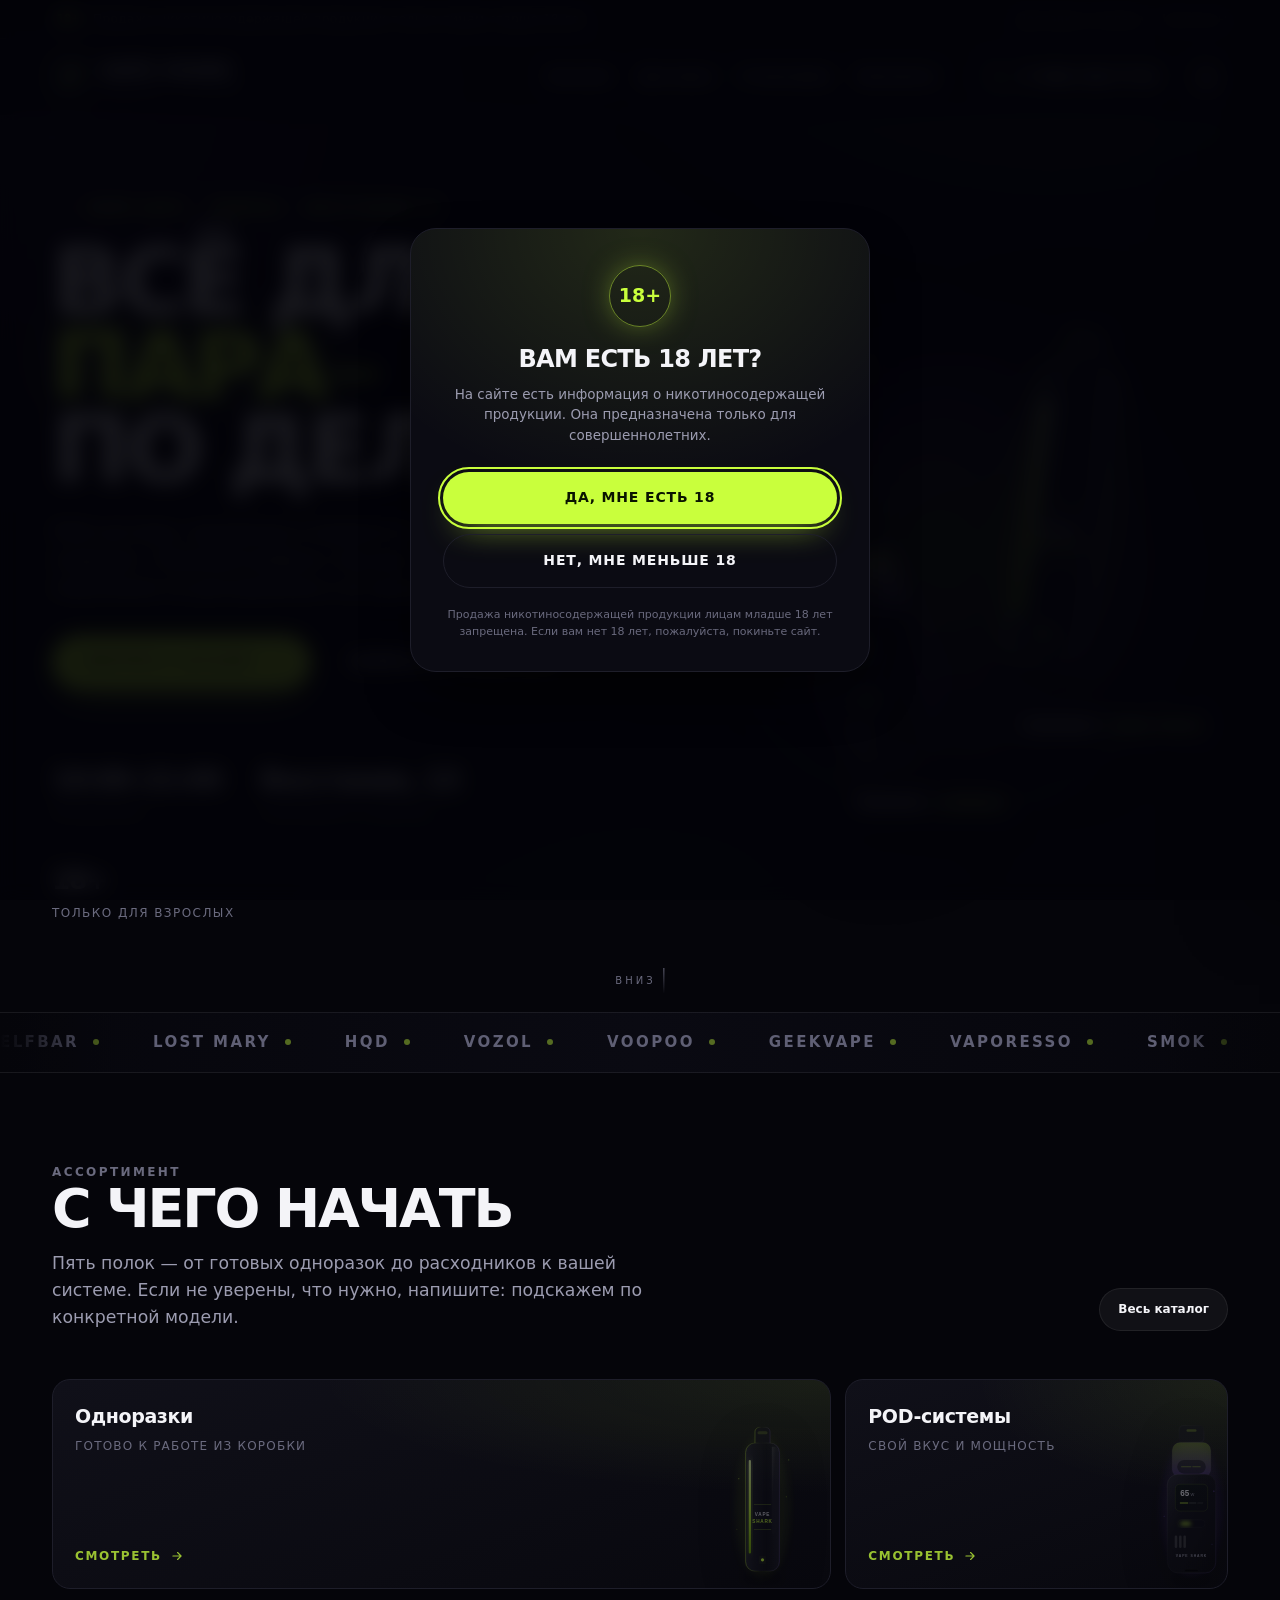
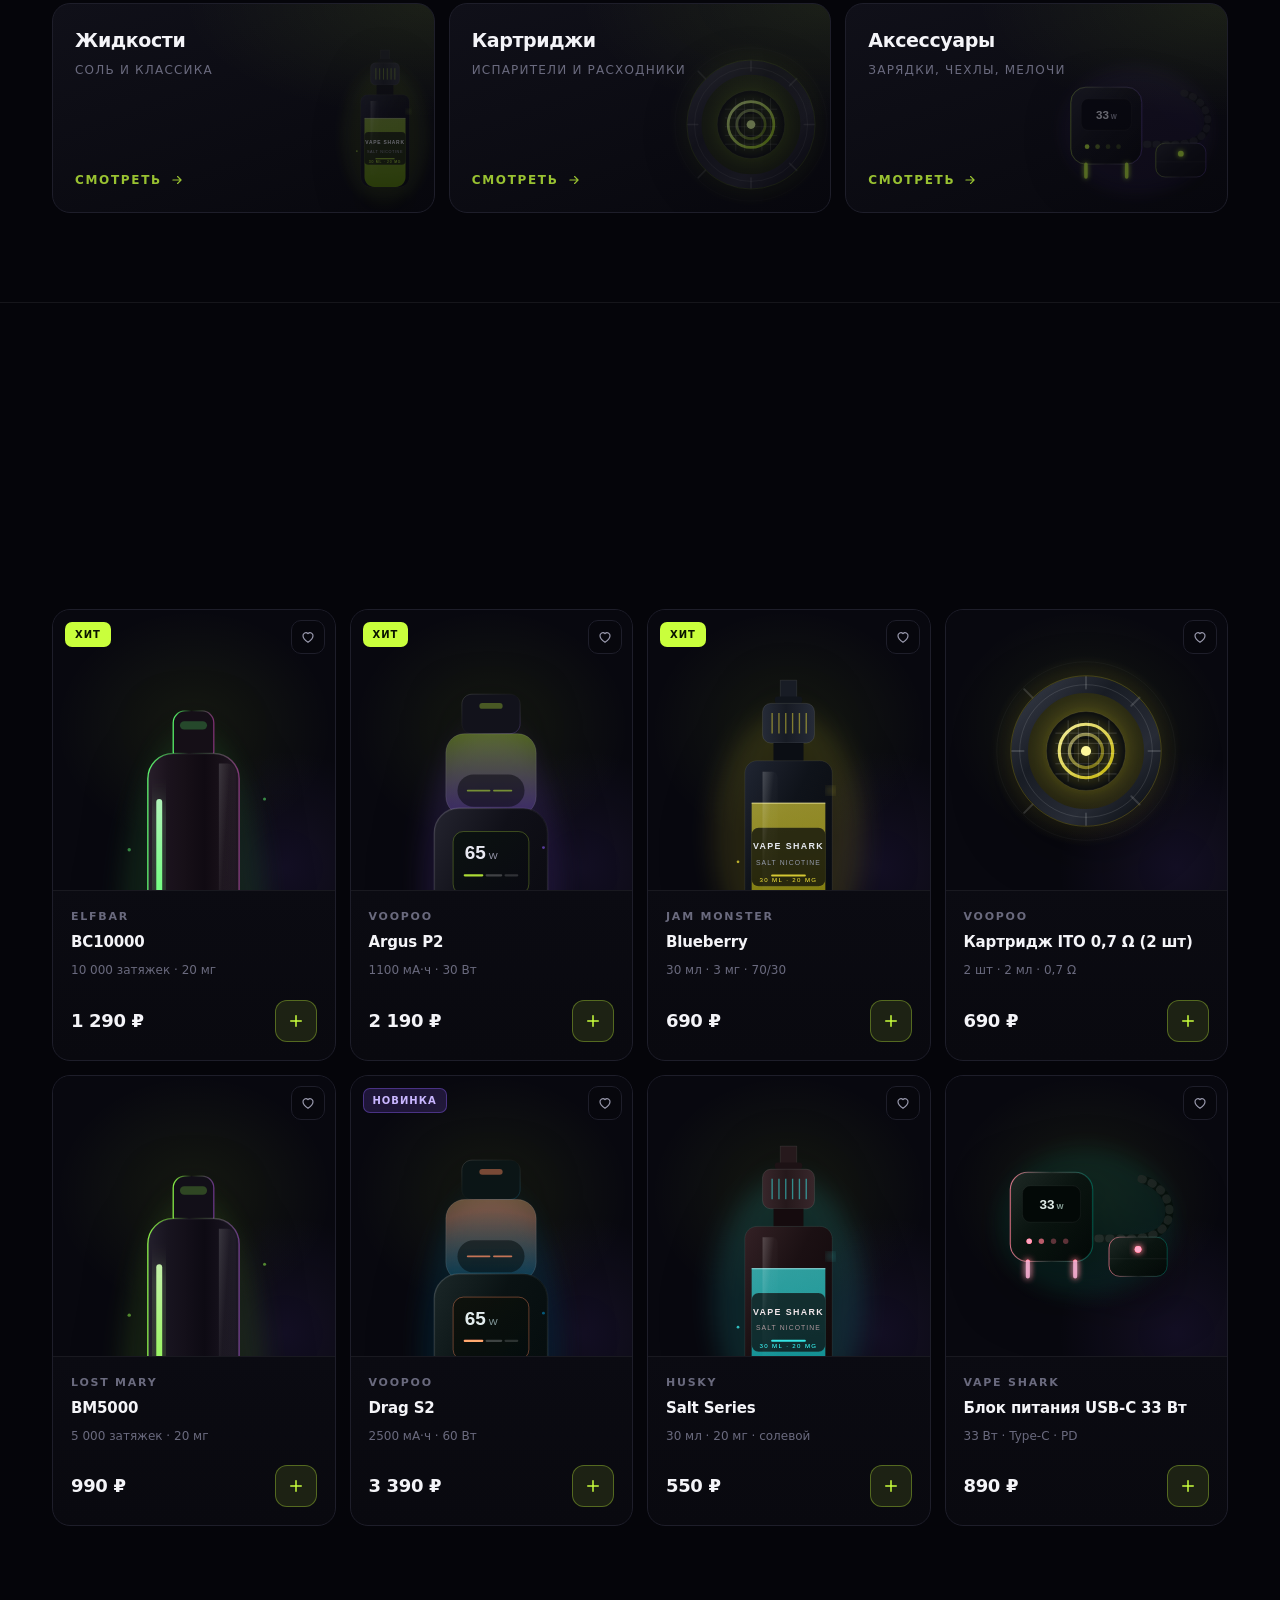
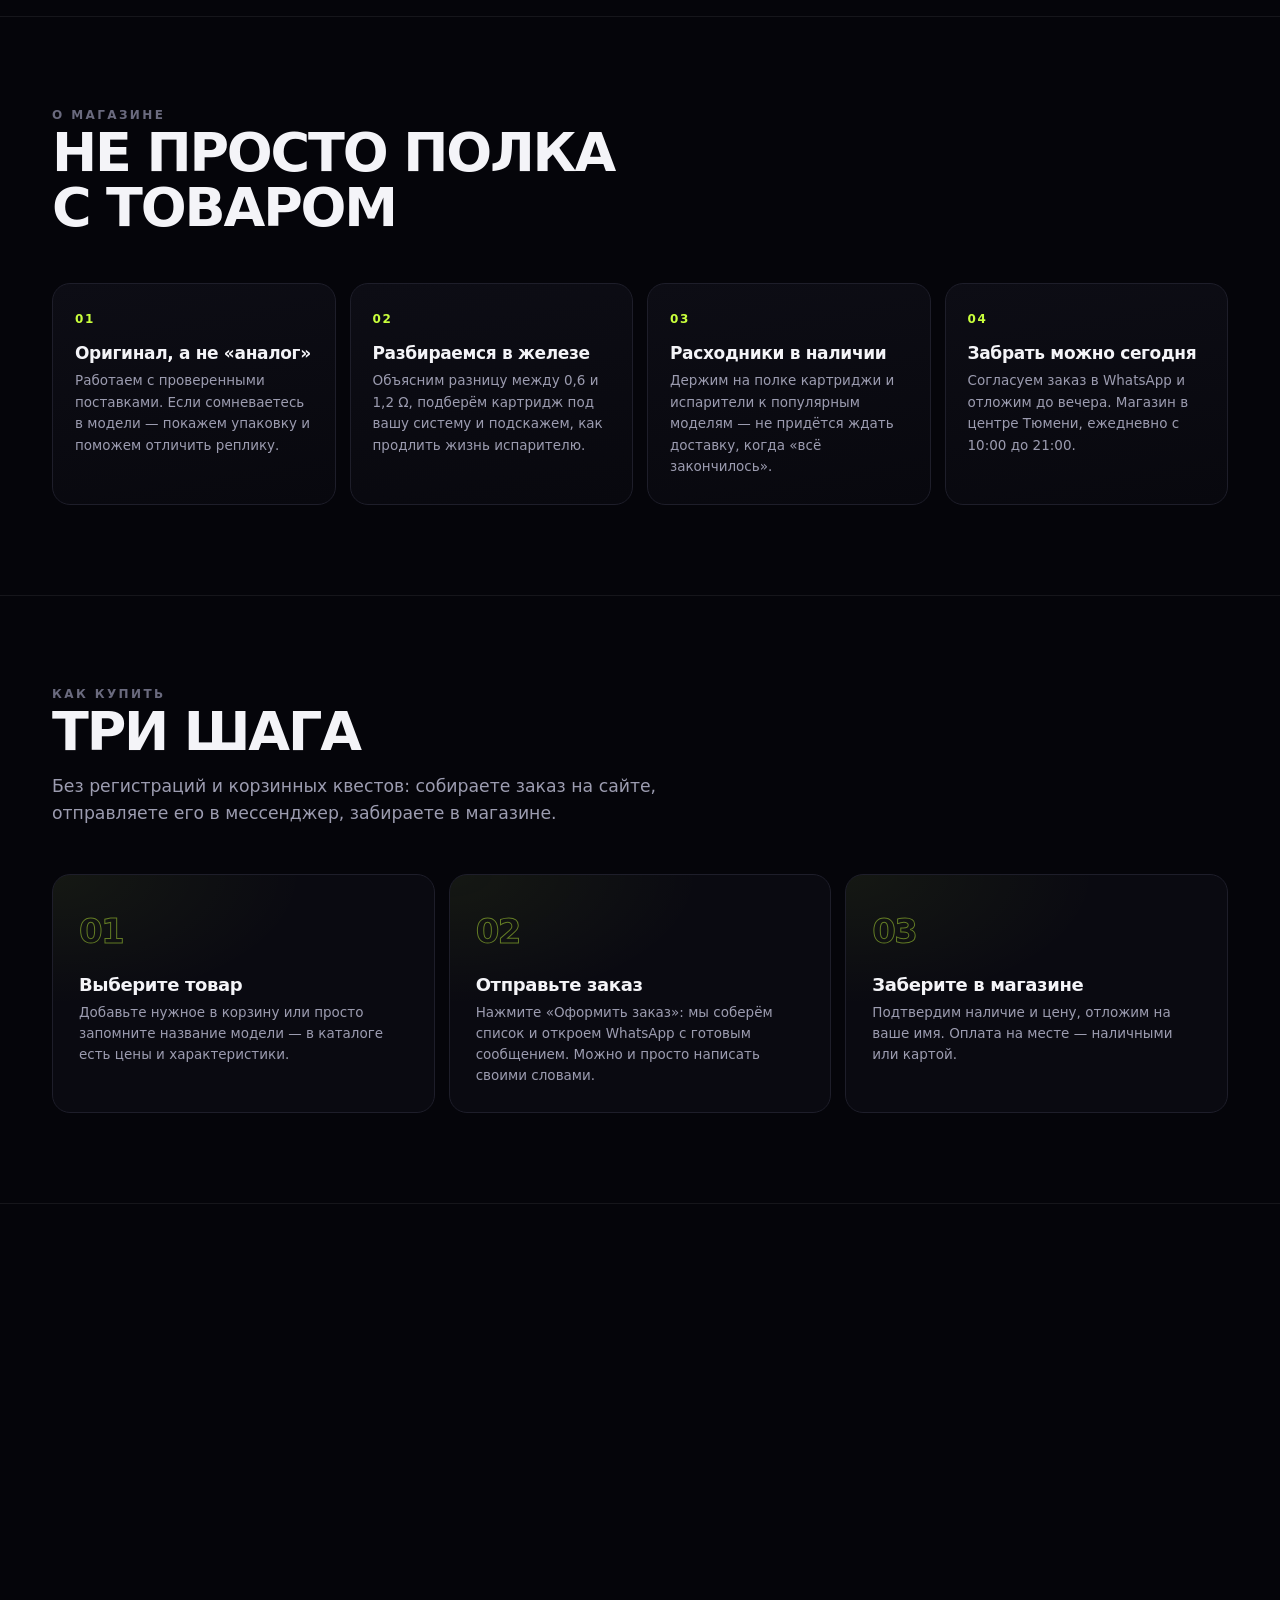
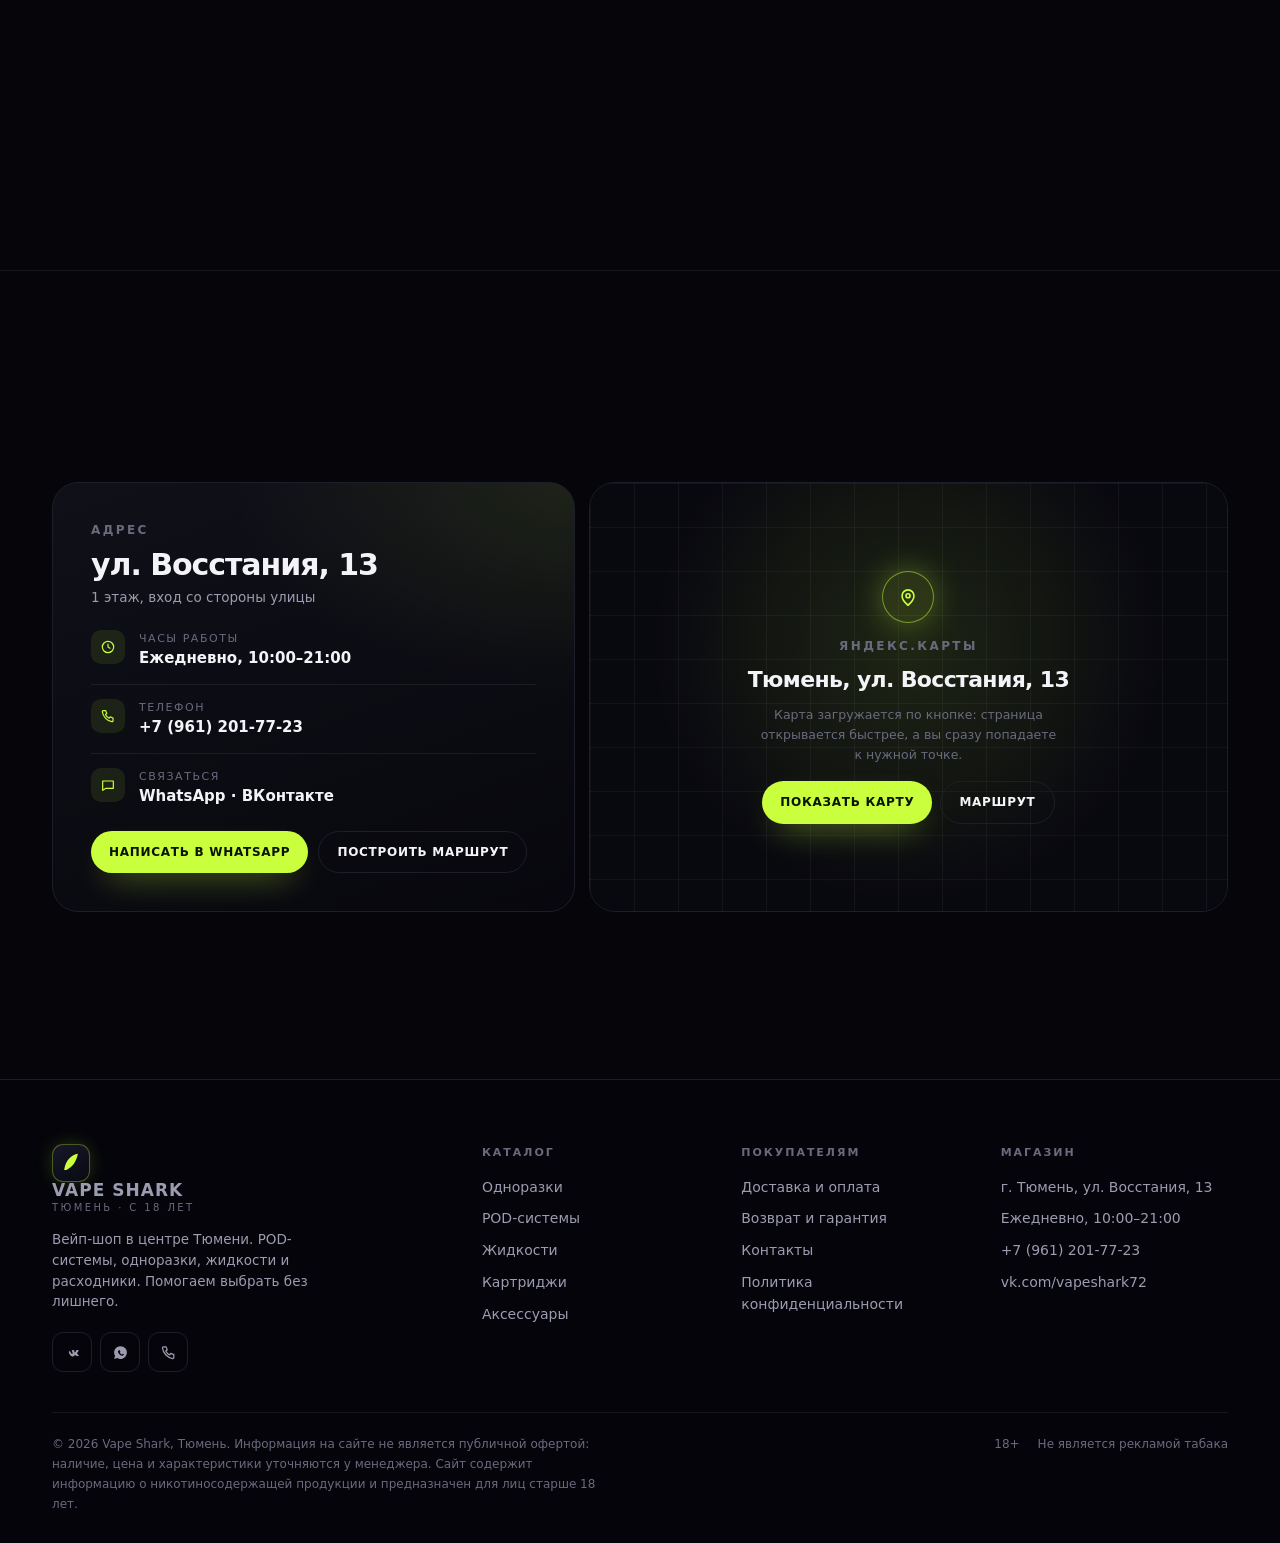
==== index.html @ 2825b375 "Vape Shark: сайт вейп-шопа в Тюмени (каталог, корзина, заказ в WhatsApp)" ====
<!DOCTYPE html>
<html lang="ru">
<head>
  <meta charset="UTF-8">
  <meta name="viewport" content="width=device-width, initial-scale=1">
  <title>Vape Shark — вейп-шоп в Тюмени, ул. Восстания 13</title>
  <meta name="description" content="Vape Shark — вейп-шоп в Тюмени: POD-системы, одноразки, жидкости и расходники. Ул. Восстания, 13. Ежедневно с 10:00 до 21:00. Заказ через WhatsApp, самовывоз в день обращения.">
  <meta name="theme-color" content="#05050a">
  <meta property="og:type" content="website">
  <meta property="og:title" content="Vape Shark — вейп-шоп в Тюмени">
  <meta property="og:description" content="POD-системы, одноразки, жидкости и расходники. Тюмень, ул. Восстания, 13. Ежедневно 10:00–21:00.">
  <meta property="og:image" content="assets/art/disposable.svg">
  <link rel="icon" href="assets/favicon.svg" type="image/svg+xml">
  <link rel="stylesheet" href="css/style.css">
  <script type="application/ld+json">
  {
    "@context": "https://schema.org",
    "@type": "Store",
    "name": "Vape Shark",
    "description": "Вейп-шоп в Тюмени: POD-системы, одноразовые электронные сигареты, жидкости и расходники.",
    "address": {
      "@type": "PostalAddress",
      "streetAddress": "ул. Восстания, 13",
      "addressLocality": "Тюмень",
      "addressCountry": "RU"
    },
    "telephone": "+7 961 201-77-23",
    "openingHours": "Mo-Su 10:00-21:00",
    "sameAs": ["https://vk.com/vapeshark72"]
  }
  </script>
</head>
<body data-page="home">
  <a class="skip-link" href="#main">Перейти к содержимому</a>

  <div class="topbar">
    <div class="wrap topbar__inner">
      <div class="topbar__note">
        <span class="age-dot">18+</span>
        Продажа никотиносодержащей продукции только лицам старше 18 лет
      </div>
      <div class="topbar__links">
        <a href="delivery.html">Доставка и оплата</a>
        <a href="contacts.html">Контакты</a>
      </div>
    </div>
  </div>

  <header class="site-header">
    <div class="wrap header-inner">
      <a class="logo" href="index.html" aria-label="Vape Shark — на главную">
        <span class="logo__mark" aria-hidden="true">
          <svg viewBox="0 0 24 24" fill="none">
            <path d="M4.5 19.5c.9-5.6 2.9-9.9 6.1-13 2.4-2.3 5.3-3.8 8.9-4.5-.7 3.9-2 7.3-4 10.4-2 3.1-4.9 5.6-8.4 7.1z" fill="#c9ff3c"/>
          </svg>
        </span>
        <span class="logo__text">
          <span class="logo__name">Vape Shark</span>
          <span class="logo__sub">Тюмень · с 18 лет</span>
        </span>
      </a>

      <nav class="nav" aria-label="Основная навигация">
        <a class="nav__link" href="catalog.html" data-nav="catalog">Каталог</a>
        <a class="nav__link" href="delivery.html" data-nav="delivery">Доставка</a>
        <a class="nav__link" href="index.html#about" data-nav="about">О магазине</a>
        <a class="nav__link" href="contacts.html" data-nav="contacts">Контакты</a>
      </nav>

      <div class="header-actions">
        <a class="header-phone" href="tel:+79612017723" aria-label="Позвонить +7 961 201-77-23">
          <svg viewBox="0 0 24 24" fill="none" stroke="currentColor" stroke-width="1.8" stroke-linecap="round" stroke-linejoin="round"><path d="M5 4h3.5l1.7 4.3-2.1 1.5a11 11 0 0 0 5.6 5.6l1.5-2.1L19.5 15V19a1.5 1.5 0 0 1-1.7 1.5C10.9 19.7 4.3 13.1 3.5 5.7A1.5 1.5 0 0 1 5 4z"/></svg>
          <span>+7 (961) 201-77-23</span>
        </a>
        <button class="icon-btn" type="button" data-cart-open aria-label="Открыть корзину">
          <svg viewBox="0 0 24 24" fill="none" stroke="currentColor" stroke-width="1.6" stroke-linejoin="round"><path d="M6 8h12l1 12H5L6 8z"/><path d="M9 8V6.5a3 3 0 0 1 6 0V8"/></svg>
          <span class="js-cart-count cart-count" aria-hidden="true">0</span>
        </button>
        <button class="burger" type="button" data-burger aria-label="Меню" aria-expanded="false"><span></span></button>
      </div>
    </div>
  </header>

  <div class="mobile-menu" aria-label="Мобильное меню">
    <a href="catalog.html">Каталог</a>
    <a href="delivery.html">Доставка и оплата</a>
    <a href="index.html#about">О магазине</a>
    <a href="contacts.html">Контакты</a>
    <div class="mobile-menu__cta">
      <a class="btn btn--block" href="https://wa.me/79612017723" target="_blank" rel="noopener">Написать в WhatsApp</a>
      <a class="btn btn--ghost btn--block" href="tel:+79612017723">+7 (961) 201-77-23</a>
    </div>
  </div>

  <main id="main">
    <!-- HERO -->
    <section class="hero">
      <div class="wrap hero__grid">
        <div class="hero__copy">
          <p class="eyebrow">Вейп-шоп · Тюмень · Восстания 13</p>
          <h1 class="hero__title">
            <span class="line">Всё для</span>
            <span class="line"><em>пара</em><i class="hero__dash" aria-hidden="true"></i></span>
            <span class="line">по делу</span>
          </h1>
          <p class="hero__sub">POD-системы, одноразки и жидкости, которые не подводят. Поможем выбрать под ваш стиль парения, подскажем по расходникам и не продадим лишнего.</p>
          <div class="hero__cta">
            <a class="btn" href="catalog.html">
              Смотреть каталог
              <svg viewBox="0 0 24 24" fill="none" stroke="currentColor" stroke-width="2" stroke-linecap="round" stroke-linejoin="round"><path d="M5 12h13M13 6l6 6-6 6"/></svg>
            </a>
            <a class="btn btn--ghost" href="https://wa.me/79612017723" target="_blank" rel="noopener">Написать в WhatsApp</a>
          </div>
          <div class="hero__facts">
            <div class="fact">
              <div class="fact__value">10:00–21:00</div>
              <div class="fact__label">Ежедневно</div>
            </div>
            <div class="fact">
              <div class="fact__value">Восстания, 13</div>
              <div class="fact__label">Самовывоз в центре</div>
            </div>
            <div class="fact">
              <div class="fact__value">18+</div>
              <div class="fact__label">Только для взрослых</div>
            </div>
          </div>
        </div>

        <div class="hero__art" aria-hidden="true">
          <div class="hero__halo"></div>
          <div class="hero__ring"></div>
          <div class="hero__ring hero__ring--inner"></div>
          <div class="hero__devices">
            <img class="hero__device hero__device--pod" src="assets/art/pod.svg" alt="" width="280" height="560">
            <img class="hero__device hero__device--disp" src="assets/art/disposable.svg" alt="" width="240" height="560">
          </div>
          <div class="hero__chip hero__chip--1">Тюмень · <b>Восстания 13</b></div>
          <div class="hero__chip hero__chip--2">Самовывоз <b>в день заказа</b></div>
          <div class="hero__chip hero__chip--3">Поможем <b>с выбором</b></div>
        </div>
      </div>
      <div class="hero__scroll" aria-hidden="true">Вниз</div>
    </section>

    <!-- БРЕНДЫ -->
    <div class="marquee" aria-label="Бренды в ассортименте">
      <div class="marquee__track" aria-hidden="true">
        <span class="marquee__item">ELFBAR</span>
        <span class="marquee__item">LOST MARY</span>
        <span class="marquee__item">HQD</span>
        <span class="marquee__item">VOZOL</span>
        <span class="marquee__item">VOOPOO</span>
        <span class="marquee__item">GEEKVAPE</span>
        <span class="marquee__item">VAPORESSO</span>
        <span class="marquee__item">SMOK</span>
        <span class="marquee__item">UWELL</span>
        <span class="marquee__item">JAM MONSTER</span>
        <span class="marquee__item">BAD DRIP</span>
        <span class="marquee__item">HUSKY</span>
        <span class="marquee__item">ELFBAR</span>
        <span class="marquee__item">LOST MARY</span>
        <span class="marquee__item">HQD</span>
        <span class="marquee__item">VOZOL</span>
        <span class="marquee__item">VOOPOO</span>
        <span class="marquee__item">GEEKVAPE</span>
        <span class="marquee__item">VAPORESSO</span>
        <span class="marquee__item">SMOK</span>
        <span class="marquee__item">UWELL</span>
        <span class="marquee__item">JAM MONSTER</span>
        <span class="marquee__item">BAD DRIP</span>
        <span class="marquee__item">HUSKY</span>
      </div>
    </div>

    <!-- КАТЕГОРИИ -->
    <section class="section" id="categories">
      <div class="wrap">
        <div class="section__head reveal">
          <div>
            <p class="kicker">Ассортимент</p>
            <h2 class="h2">С чего начать</h2>
            <p class="lead">Пять полок — от готовых одноразок до расходников к вашей системе. Если не уверены, что нужно, напишите: подскажем по конкретной модели.</p>
          </div>
          <div class="section__aside">
            <a class="btn btn--panel btn--sm" href="catalog.html">Весь каталог</a>
          </div>
        </div>

        <div class="cat-grid">
          <a class="cat-card cat-card--wide reveal" href="catalog.html?cat=disposable">
            <div class="cat-card__art"><img src="assets/art/disposable.svg" alt="" width="132" height="308" loading="lazy"></div>
            <div>
              <div class="cat-card__name">Одноразки</div>
              <div class="cat-card__count">Готово к работе из коробки</div>
            </div>
            <span class="cat-card__arrow">Смотреть <svg viewBox="0 0 24 24" width="14" height="14" fill="none" stroke="currentColor" stroke-width="2" stroke-linecap="round" stroke-linejoin="round"><path d="M5 12h13M13 6l6 6-6 6"/></svg></span>
          </a>
          <a class="cat-card reveal" href="catalog.html?cat=pod">
            <div class="cat-card__art"><img src="assets/art/pod.svg" alt="" width="132" height="264" loading="lazy"></div>
            <div>
              <div class="cat-card__name">POD-системы</div>
              <div class="cat-card__count">Свой вкус и мощность</div>
            </div>
            <span class="cat-card__arrow">Смотреть <svg viewBox="0 0 24 24" width="14" height="14" fill="none" stroke="currentColor" stroke-width="2" stroke-linecap="round" stroke-linejoin="round"><path d="M5 12h13M13 6l6 6-6 6"/></svg></span>
          </a>
          <a class="cat-card reveal" href="catalog.html?cat=liquid">
            <div class="cat-card__art"><img src="assets/art/liquid.svg" alt="" width="132" height="202" loading="lazy"></div>
            <div>
              <div class="cat-card__name">Жидкости</div>
              <div class="cat-card__count">Соль и классика</div>
            </div>
            <span class="cat-card__arrow">Смотреть <svg viewBox="0 0 24 24" width="14" height="14" fill="none" stroke="currentColor" stroke-width="2" stroke-linecap="round" stroke-linejoin="round"><path d="M5 12h13M13 6l6 6-6 6"/></svg></span>
          </a>
          <a class="cat-card reveal" href="catalog.html?cat=coil">
            <div class="cat-card__art"><img src="assets/art/coil.svg" alt="" width="132" height="132" loading="lazy"></div>
            <div>
              <div class="cat-card__name">Картриджи</div>
              <div class="cat-card__count">Испарители и расходники</div>
            </div>
            <span class="cat-card__arrow">Смотреть <svg viewBox="0 0 24 24" width="14" height="14" fill="none" stroke="currentColor" stroke-width="2" stroke-linecap="round" stroke-linejoin="round"><path d="M5 12h13M13 6l6 6-6 6"/></svg></span>
          </a>
          <a class="cat-card reveal" href="catalog.html?cat=accessory">
            <div class="cat-card__art"><img src="assets/art/accessory.svg" alt="" width="132" height="116" loading="lazy"></div>
            <div>
              <div class="cat-card__name">Аксессуары</div>
              <div class="cat-card__count">Зарядки, чехлы, мелочи</div>
            </div>
            <span class="cat-card__arrow">Смотреть <svg viewBox="0 0 24 24" width="14" height="14" fill="none" stroke="currentColor" stroke-width="2" stroke-linecap="round" stroke-linejoin="round"><path d="M5 12h13M13 6l6 6-6 6"/></svg></span>
          </a>
        </div>
      </div>
    </section>

    <!-- ХИТЫ -->
    <section class="section section--line" id="hits">
      <div class="wrap">
        <div class="section__head reveal">
          <div>
            <p class="kicker">Хиты продаж</p>
            <h2 class="h2">Берут чаще всего</h2>
            <p class="lead">Позиции, которые разбирают быстрее всего. Цены — за штуку, наличие уточняйте в сообщениях: ассортимент обновляется каждую неделю.</p>
          </div>
          <div class="section__aside">
            <a class="btn btn--panel btn--sm" href="catalog.html">Все товары</a>
          </div>
        </div>
        <div class="prod-grid" data-hits data-limit="8">
          <noscript><p class="muted">Включите JavaScript, чтобы увидеть товары, или откройте <a class="text-acid" href="catalog.html">каталог</a>.</p></noscript>
        </div>
      </div>
    </section>

    <!-- О МАГАЗИНЕ -->
    <section class="section section--line" id="about">
      <div class="wrap">
        <div class="section__head reveal">
          <div>
            <p class="kicker">О магазине</p>
            <h2 class="h2">Не просто полка<br>с товаром</h2>
          </div>
        </div>

        <div class="feat-grid">
          <article class="feat reveal">
            <div class="feat__num">01</div>
            <h3 class="feat__title">Оригинал, а не «аналог»</h3>
            <p class="feat__text">Работаем с проверенными поставками. Если сомневаетесь в модели — покажем упаковку и поможем отличить реплику.</p>
          </article>
          <article class="feat reveal">
            <div class="feat__num">02</div>
            <h3 class="feat__title">Разбираемся в железе</h3>
            <p class="feat__text">Объясним разницу между 0,6 и 1,2 Ω, подберём картридж под вашу систему и подскажем, как продлить жизнь испарителю.</p>
          </article>
          <article class="feat reveal">
            <div class="feat__num">03</div>
            <h3 class="feat__title">Расходники в наличии</h3>
            <p class="feat__text">Держим на полке картриджи и испарители к популярным моделям — не придётся ждать доставку, когда «всё закончилось».</p>
          </article>
          <article class="feat reveal">
            <div class="feat__num">04</div>
            <h3 class="feat__title">Забрать можно сегодня</h3>
            <p class="feat__text">Согласуем заказ в WhatsApp и отложим до вечера. Магазин в центре Тюмени, ежедневно с 10:00 до 21:00.</p>
          </article>
        </div>
      </div>
    </section>

    <!-- КАК КУПИТЬ -->
    <section class="section section--line">
      <div class="wrap">
        <div class="section__head reveal">
          <div>
            <p class="kicker">Как купить</p>
            <h2 class="h2">Три шага</h2>
            <p class="lead">Без регистраций и корзинных квестов: собираете заказ на сайте, отправляете его в мессенджер, забираете в магазине.</p>
          </div>
        </div>
        <div class="steps">
          <article class="step reveal">
            <h3 class="step__title">Выберите товар</h3>
            <p class="step__text">Добавьте нужное в корзину или просто запомните название модели — в каталоге есть цены и характеристики.</p>
          </article>
          <article class="step reveal">
            <h3 class="step__title">Отправьте заказ</h3>
            <p class="step__text">Нажмите «Оформить заказ»: мы соберём список и откроем WhatsApp с готовым сообщением. Можно и просто написать своими словами.</p>
          </article>
          <article class="step reveal">
            <h3 class="step__title">Заберите в магазине</h3>
            <p class="step__text">Подтвердим наличие и цену, отложим на ваше имя. Оплата на месте — наличными или картой.</p>
          </article>
        </div>
      </div>
    </section>

    <!-- FAQ -->
    <section class="section section--line" id="faq">
      <div class="wrap">
        <div class="section__head reveal">
          <div>
            <p class="kicker">Вопросы</p>
            <h2 class="h2">Коротко о важном</h2>
          </div>
          <div class="section__aside">
            <a class="btn btn--panel btn--sm" href="contacts.html">Задать свой вопрос</a>
          </div>
        </div>

        <div class="faq reveal">
          <div class="faq__item">
            <button class="faq__q" type="button" aria-expanded="false">
              С какого возраста можно купить товар?
              <span class="faq__icon" aria-hidden="true"></span>
            </button>
            <div class="faq__a"><div><p>Продажа никотиносодержащей продукции разрешена только лицам старше 18 лет. При получении заказа мы можем попросить документ, подтверждающий возраст: это требование закона, а не придирка.</p></div></div>
          </div>
          <div class="faq__item">
            <button class="faq__q" type="button" aria-expanded="false">
              Как оформить заказ и оплатить?
              <span class="faq__icon" aria-hidden="true"></span>
            </button>
            <div class="faq__a"><div><p>Соберите корзину на сайте, нажмите «Оформить заказ», заполните имя и телефон — откроется WhatsApp с готовым текстом заказа. Мы подтвердим наличие и цену. Оплата при получении: наличными или картой в магазине.</p></div></div>
          </div>
          <div class="faq__item">
            <button class="faq__q" type="button" aria-expanded="false">
              Есть ли доставка?
              <span class="faq__icon" aria-hidden="true"></span>
            </button>
            <div class="faq__a"><div><p>Основной формат — самовывоз по адресу ул. Восстания, 13. Возможность доставки по Тюмени и отправки в другие города уточняйте в сообщениях: условия зависят от адреса и суммы заказа.</p></div></div>
          </div>
          <div class="faq__item">
            <button class="faq__q" type="button" aria-expanded="false">
              Какой картридж подойдёт к моей системе?
              <span class="faq__icon" aria-hidden="true"></span>
            </button>
            <div class="faq__a"><div><p>Напишите модель устройства — подскажем совместимые картриджи и испарители, а также подходящее сопротивление под ваш стиль парения. В карточках товаров указана совместимость.</p></div></div>
          </div>
          <div class="faq__item">
            <button class="faq__q" type="button" aria-expanded="false">
              Что делать, если устройство не работает?
              <span class="faq__icon" aria-hidden="true"></span>
            </button>
            <div class="faq__a"><div><p>Сохраните упаковку и чек. Если в течение гарантийного срока обнаружился заводской брак, мы поможем с заменой или обращением к поставщику. Расходники и жидкости возврату не подлежат.</p></div></div>
          </div>
        </div>
      </div>
    </section>

    <!-- ЛОКАЦИЯ -->
    <section class="section section--line" id="contacts">
      <div class="wrap">
        <div class="section__head reveal">
          <div>
            <p class="kicker">Где нас найти</p>
            <h2 class="h2">В центре Тюмени</h2>
          </div>
        </div>

        <div class="loc-grid">
          <div class="loc-card reveal">
            <div>
              <div class="kicker" style="margin-bottom:8px">Адрес</div>
              <div class="loc-card__address">ул. Восстания, 13</div>
              <p class="muted" style="font-size:13.5px;margin-top:6px">1 этаж, вход со стороны улицы</p>
            </div>

            <div class="loc-rows">
              <div class="loc-row">
                <span class="loc-row__icon"><svg viewBox="0 0 24 24" fill="none" stroke="currentColor" stroke-width="1.8" stroke-linecap="round"><circle cx="12" cy="12" r="8.5"/><path d="M12 7.5V12l3 1.8"/></svg></span>
                <div>
                  <div class="loc-row__label">Часы работы</div>
                  <div class="loc-row__value">Ежедневно, 10:00–21:00</div>
                </div>
              </div>
              <div class="loc-row">
                <span class="loc-row__icon"><svg viewBox="0 0 24 24" fill="none" stroke="currentColor" stroke-width="1.8" stroke-linecap="round" stroke-linejoin="round"><path d="M5 4h3.5l1.7 4.3-2.1 1.5a11 11 0 0 0 5.6 5.6l1.5-2.1L19.5 15V19a1.5 1.5 0 0 1-1.7 1.5C10.9 19.7 4.3 13.1 3.5 5.7A1.5 1.5 0 0 1 5 4z"/></svg></span>
                <div>
                  <div class="loc-row__label">Телефон</div>
                  <div class="loc-row__value"><a href="tel:+79612017723">+7 (961) 201-77-23</a></div>
                </div>
              </div>
              <div class="loc-row">
                <span class="loc-row__icon"><svg viewBox="0 0 24 24" fill="none" stroke="currentColor" stroke-width="1.8" stroke-linejoin="round"><path d="M4 6h16v11H9l-5 3V6z"/></svg></span>
                <div>
                  <div class="loc-row__label">Связаться</div>
                  <div class="loc-row__value"><a href="https://wa.me/79612017723" target="_blank" rel="noopener">WhatsApp</a> · <a href="https://vk.com/vapeshark72" target="_blank" rel="noopener">ВКонтакте</a></div>
                </div>
              </div>
            </div>

            <div style="display:flex;gap:10px;flex-wrap:wrap">
              <a class="btn btn--sm" href="https://wa.me/79612017723" target="_blank" rel="noopener">Написать в WhatsApp</a>
              <a class="btn btn--ghost btn--sm" href="https://yandex.ru/maps/?text=%D0%A2%D1%8E%D0%BC%D0%B5%D0%BD%D1%8C%2C%20%D1%83%D0%BB%D0%B8%D1%86%D0%B0%20%D0%92%D0%BE%D1%81%D1%81%D1%82%D0%B0%D0%BD%D0%B8%D1%8F%2C%2013" target="_blank" rel="noopener">Построить маршрут</a>
            </div>
          </div>

          <div class="map-frame reveal" data-map data-src="https://yandex.ru/map-widget/v1/?text=%D0%A2%D1%8E%D0%BC%D0%B5%D0%BD%D1%8C%2C%20%D1%83%D0%BB%D0%B8%D1%86%D0%B0%20%D0%92%D0%BE%D1%81%D1%81%D1%82%D0%B0%D0%BD%D0%B8%D1%8F%2C%2013&z=16">
            <div class="map-placeholder">
              <span class="map-placeholder__pin" aria-hidden="true">
                <svg viewBox="0 0 24 24" fill="none" stroke="currentColor" stroke-width="1.8" stroke-linecap="round" stroke-linejoin="round"><path d="M12 21s-6.5-5.6-6.5-10.2A6.5 6.5 0 0 1 12 4.3a6.5 6.5 0 0 1 6.5 6.5C18.5 15.4 12 21 12 21z"/><circle cx="12" cy="10.6" r="2.2"/></svg>
              </span>
              <span class="kicker">Яндекс.Карты</span>
              <p class="map-placeholder__addr">Тюмень, ул. Восстания, 13</p>
              <p class="map-placeholder__note">Карта загружается по кнопке: страница открывается быстрее, а вы сразу попадаете к нужной точке.</p>
              <div class="map-placeholder__actions">
                <button class="btn btn--sm" type="button" data-map-load>Показать карту</button>
                <a class="btn btn--ghost btn--sm" href="https://yandex.ru/maps/?text=%D0%A2%D1%8E%D0%BC%D0%B5%D0%BD%D1%8C%2C%20%D1%83%D0%BB%D0%B8%D1%86%D0%B0%20%D0%92%D0%BE%D1%81%D1%81%D1%82%D0%B0%D0%BD%D0%B8%D1%8F%2C%2013" target="_blank" rel="noopener">Маршрут</a>
              </div>
            </div>
          </div>
        </div>
      </div>
    </section>
  </main>

  <footer class="site-footer">
    <div class="wrap">
      <div class="foot-grid">
        <div class="foot-col foot-brand">
          <a class="logo" href="index.html" aria-label="Vape Shark — на главную">
            <span class="logo__mark" aria-hidden="true">
              <svg viewBox="0 0 24 24" fill="none"><path d="M4.5 19.5c.9-5.6 2.9-9.9 6.1-13 2.4-2.3 5.3-3.8 8.9-4.5-.7 3.9-2 7.3-4 10.4-2 3.1-4.9 5.6-8.4 7.1z" fill="#c9ff3c"/></svg>
            </span>
            <span class="logo__text">
              <span class="logo__name">Vape Shark</span>
              <span class="logo__sub">Тюмень · с 18 лет</span>
            </span>
          </a>
          <p style="margin-top:16px">Вейп-шоп в центре Тюмени. POD-системы, одноразки, жидкости и расходники. Помогаем выбрать без лишнего.</p>
          <div class="foot-social">
            <a href="https://vk.com/vapeshark72" target="_blank" rel="noopener" aria-label="ВКонтакте">
              <svg viewBox="0 0 24 24" fill="currentColor"><path d="M12.8 17.3h1.3c.5 0 .7-.4.7-.8 0-.5-.1-1 .3-1.3.4-.3 1 .4 1.5 1 .5.5 1 .8 1.7.8h1.9c.5 0 .8-.3.5-.9-.4-1-1.3-2-2.1-2.7-.5-.4-.4-.6 0-1 .7-.6 1.6-1.7 1.9-2.8.3-.8 0-1.1-.6-1.1h-1.8c-.5 0-.8.3-1 .8-.3.9-.8 1.7-1.4 2.3-.4.4-.7.3-.9-.2-.2-.5-.3-1.3-.4-2-.1-.6-.3-.8-.8-.8h-1.4c-.6 0-1 .4-1.2.9-.2.7.4.9.7 1.6.3.8.5 1.6.4 2.4-.1.7-.6.8-1.1.4-.9-.7-1.6-1.8-2.1-3-.2-.5-.4-.7-1-.7H7.5c-.6 0-.9.4-.8 1 .3 2 2.4 6.5 6.1 6.5z"/></svg>
            </a>
            <a href="https://wa.me/79612017723" target="_blank" rel="noopener" aria-label="WhatsApp">
              <svg viewBox="0 0 24 24" fill="currentColor"><path d="M12 3a9 9 0 0 0-7.7 13.6L3 21l4.5-1.2A9 9 0 1 0 12 3zm4.6 12.3c-.2.6-1.1 1.1-1.6 1.2-.5 0-1 0-1.7-.3-1.5-.5-3.4-2-4.4-4-.4-.8-.5-1.5-.4-2 .1-.5.5-1 .8-1.2.2-.2.5-.3.7-.3h.5c.2 0 .4 0 .6.4l.7 1.7c.1.2 0 .4-.1.6l-.3.4c-.1.2-.3.3-.1.6.2.4.6 1 1.1 1.5.6.6 1.2.9 1.5 1 .2.1.4.1.6-.1l.6-.7c.2-.2.4-.2.6-.1l1.6.8c.3.1.4.2.4.5z"/></svg>
            </a>
            <a href="tel:+79612017723" aria-label="Позвонить">
              <svg viewBox="0 0 24 24" fill="none" stroke="currentColor" stroke-width="1.8" stroke-linecap="round" stroke-linejoin="round"><path d="M5 4h3.5l1.7 4.3-2.1 1.5a11 11 0 0 0 5.6 5.6l1.5-2.1L19.5 15V19a1.5 1.5 0 0 1-1.7 1.5C10.9 19.7 4.3 13.1 3.5 5.7A1.5 1.5 0 0 1 5 4z"/></svg>
            </a>
          </div>
        </div>

        <div class="foot-col">
          <div class="foot-col__title">Каталог</div>
          <a href="catalog.html?cat=disposable">Одноразки</a>
          <a href="catalog.html?cat=pod">POD-системы</a>
          <a href="catalog.html?cat=liquid">Жидкости</a>
          <a href="catalog.html?cat=coil">Картриджи</a>
          <a href="catalog.html?cat=accessory">Аксессуары</a>
        </div>

        <div class="foot-col">
          <div class="foot-col__title">Покупателям</div>
          <a href="delivery.html">Доставка и оплата</a>
          <a href="delivery.html#return">Возврат и гарантия</a>
          <a href="contacts.html">Контакты</a>
          <a href="privacy.html">Политика конфиденциальности</a>
        </div>

        <div class="foot-col">
          <div class="foot-col__title">Магазин</div>
          <p>г. Тюмень, ул. Восстания, 13</p>
          <p>Ежедневно, 10:00–21:00</p>
          <a href="tel:+79612017723">+7 (961) 201-77-23</a>
          <a href="https://vk.com/vapeshark72" target="_blank" rel="noopener">vk.com/vapeshark72</a>
        </div>
      </div>

      <div class="foot-bottom">
        <p>© <span data-year>2026</span> Vape Shark, Тюмень. Информация на сайте не является публичной офертой: наличие, цена и характеристики уточняются у менеджера. Сайт содержит информацию о никотиносодержащей продукции и предназначен для лиц старше 18 лет.</p>
        <div class="foot-bottom__meta">
          <span>18+</span>
          <span>Не является рекламой табака</span>
        </div>
      </div>
    </div>
  </footer>

  <script src="js/data.js"></script>
  <script src="js/app.js"></script>
  <script src="js/home.js"></script>
</body>
</html>
---- css/style.css ----
/* ==========================================================================
   VAPE SHARK — Тюмень, ул. Восстания 13
   Тёмная неоновая тема. Один файл стилей на все страницы.
   ========================================================================== */

/* ---------- 1. Токены ---------- */
:root {
  --bg: #05050a;
  --bg-soft: #08080f;
  --panel: #0c0c13;
  --panel-2: #12121b;
  --panel-3: #171722;
  --line: #1e1e2a;
  --line-soft: rgba(255, 255, 255, 0.07);

  --text: #f4f4f8;
  --muted: #9c9cb0;
  --dim: #6a6a7e;

  --acid: #c9ff3c;
  --acid-soft: #a5d921;
  --acid-ink: #0a1400;
  --violet: #8b5cf6;
  --cyan: #38e5ff;
  --danger: #ff5a6e;

  --radius: 18px;
  --radius-lg: 26px;
  --radius-sm: 12px;

  --shadow-1: 0 1px 0 rgba(255, 255, 255, 0.04) inset;
  --shadow-2: 0 24px 60px -20px rgba(0, 0, 0, 0.9);
  --glow-acid: 0 0 0 1px rgba(201, 255, 60, 0.35), 0 18px 50px -18px rgba(201, 255, 60, 0.45);

  --header-h: 76px;
  --wrap: 1240px;
  --ease: cubic-bezier(0.22, 1, 0.36, 1);
}

/* ---------- 2. Сброс и база ---------- */
*,
*::before,
*::after { box-sizing: border-box; }

html {
  scroll-behavior: smooth;
  -webkit-text-size-adjust: 100%;
}

body {
  margin: 0;
  min-height: 100vh;
  background: var(--bg);
  color: var(--text);
  font-family: "Segoe UI Variable Text", "Segoe UI", system-ui, -apple-system, "Helvetica Neue", Arial, sans-serif;
  font-size: 16px;
  line-height: 1.55;
  -webkit-font-smoothing: antialiased;
  text-rendering: optimizeLegibility;
  overflow-x: hidden;
}

body::before {
  content: "";
  position: fixed;
  inset: 0;
  pointer-events: none;
  z-index: 0;
  background:
    radial-gradient(900px 600px at 82% -6%, rgba(201, 255, 60, 0.07), transparent 60%),
    radial-gradient(800px 700px at 4% 12%, rgba(139, 92, 246, 0.09), transparent 62%),
    radial-gradient(700px 500px at 50% 110%, rgba(56, 229, 255, 0.05), transparent 60%);
}

img { max-width: 100%; display: block; }
svg { display: block; }

[hidden] { display: none !important; }

a {
  color: inherit;
  text-decoration: none;
  transition: color 0.2s var(--ease);
}

button,
input,
select,
textarea {
  font: inherit;
  color: inherit;
}

button { cursor: pointer; }

h1, h2, h3, h4 {
  margin: 0;
  font-weight: 800;
  letter-spacing: -0.035em;
  line-height: 1.02;
}

p { margin: 0; }

ul { margin: 0; padding: 0; list-style: none; }

::selection {
  background: var(--acid);
  color: var(--acid-ink);
}

:focus-visible {
  outline: 2px solid var(--acid);
  outline-offset: 3px;
  border-radius: 6px;
}

/* ---------- 3. Утилиты ---------- */
.wrap {
  width: 100%;
  max-width: var(--wrap);
  margin-inline: auto;
  padding-inline: clamp(18px, 4vw, 32px);
  position: relative;
  z-index: 1;
}

.wrap--narrow { max-width: 860px; }

.sr-only {
  position: absolute;
  width: 1px;
  height: 1px;
  margin: -1px;
  padding: 0;
  overflow: hidden;
  clip: rect(0 0 0 0);
  white-space: nowrap;
  border: 0;
}

.skip-link {
  position: absolute;
  left: 16px;
  top: -80px;
  z-index: 200;
  padding: 12px 20px;
  border-radius: 10px;
  background: var(--acid);
  color: var(--acid-ink);
  font-weight: 700;
  transition: top 0.2s var(--ease);
}
.skip-link:focus { top: 16px; }

.eyebrow {
  display: inline-flex;
  align-items: center;
  gap: 10px;
  font-size: 12px;
  font-weight: 700;
  letter-spacing: 0.22em;
  text-transform: uppercase;
  color: var(--acid);
}

.eyebrow::before {
  content: "";
  width: 26px;
  height: 1px;
  background: currentColor;
  opacity: 0.7;
}

.kicker {
  font-size: 12px;
  font-weight: 700;
  letter-spacing: 0.2em;
  text-transform: uppercase;
  color: var(--dim);
}

.h2 {
  font-size: clamp(30px, 4.4vw, 54px);
  text-transform: uppercase;
  letter-spacing: -0.04em;
}

.lead {
  color: var(--muted);
  font-size: clamp(15px, 1.35vw, 18px);
  max-width: 56ch;
}

.text-acid { color: var(--acid); }
.muted { color: var(--muted); }
.tabular { font-variant-numeric: tabular-nums; }

/* ---------- 4. Кнопки ---------- */
.btn {
  --btn-bg: var(--acid);
  --btn-fg: var(--acid-ink);
  position: relative;
  display: inline-flex;
  align-items: center;
  justify-content: center;
  gap: 10px;
  padding: 15px 26px;
  border: 0;
  border-radius: 999px;
  background: var(--btn-bg);
  color: var(--btn-fg);
  font-size: 14px;
  font-weight: 800;
  letter-spacing: 0.06em;
  text-transform: uppercase;
  white-space: nowrap;
  transition: transform 0.25s var(--ease), box-shadow 0.25s var(--ease), background 0.25s var(--ease), color 0.25s var(--ease);
  box-shadow: 0 14px 34px -16px rgba(201, 255, 60, 0.8);
}

.btn:hover {
  transform: translateY(-2px);
  box-shadow: 0 20px 44px -14px rgba(201, 255, 60, 0.65);
}

.btn:active { transform: translateY(0); }

.btn svg { width: 18px; height: 18px; }

.btn--ghost {
  --btn-bg: transparent;
  --btn-fg: var(--text);
  border: 1px solid var(--line);
  box-shadow: none;
}
.btn--ghost:hover {
  border-color: rgba(201, 255, 60, 0.5);
  color: var(--acid);
  box-shadow: none;
}

.btn--panel {
  --btn-bg: rgba(255, 255, 255, 0.05);
  --btn-fg: var(--text);
  border: 1px solid var(--line-soft);
  box-shadow: none;
  text-transform: none;
  letter-spacing: 0;
  font-weight: 600;
}
.btn--panel:hover {
  background: rgba(255, 255, 255, 0.09);
  border-color: rgba(255, 255, 255, 0.16);
  color: var(--acid);
  box-shadow: none;
}

.btn--sm {
  padding: 11px 18px;
  font-size: 12px;
}

.btn--block { width: 100%; }

.btn[disabled] {
  opacity: 0.45;
  pointer-events: none;
}

/* ---------- 5. Шапка ---------- */
.topbar {
  position: relative;
  z-index: 60;
  border-bottom: 1px solid var(--line-soft);
  background: #040408;
  font-size: 12px;
  letter-spacing: 0.04em;
  color: var(--dim);
}

.topbar__inner {
  display: flex;
  align-items: center;
  justify-content: space-between;
  gap: 20px;
  min-height: 38px;
}

.topbar__note {
  display: inline-flex;
  align-items: center;
  gap: 8px;
  color: var(--muted);
}

.age-dot {
  display: inline-grid;
  place-items: center;
  min-width: 26px;
  height: 18px;
  padding: 0 5px;
  border-radius: 999px;
  background: rgba(201, 255, 60, 0.12);
  color: var(--acid);
  font-size: 10px;
  font-weight: 800;
  letter-spacing: 0.02em;
}

.topbar__links {
  display: flex;
  align-items: center;
  gap: 18px;
}

.topbar__links a:hover { color: var(--acid); }

.site-header {
  position: sticky;
  top: 0;
  z-index: 70;
  background: rgba(5, 5, 10, 0.78);
  border-bottom: 1px solid var(--line-soft);
  backdrop-filter: blur(18px) saturate(1.2);
  -webkit-backdrop-filter: blur(18px) saturate(1.2);
}

.header-inner {
  display: flex;
  align-items: center;
  gap: clamp(16px, 3vw, 40px);
  height: var(--header-h);
}

.logo {
  display: inline-flex;
  align-items: center;
  gap: 11px;
  flex-shrink: 0;
}

.logo__mark {
  width: 38px;
  height: 38px;
  border-radius: 11px;
  background: linear-gradient(150deg, #17172a, #0a0a12);
  border: 1px solid rgba(201, 255, 60, 0.32);
  display: grid;
  place-items: center;
  box-shadow: 0 0 22px -6px rgba(201, 255, 60, 0.4);
}

.logo__mark svg { width: 22px; height: 22px; }

.logo__text {
  display: flex;
  flex-direction: column;
  line-height: 1;
}

.logo__name {
  font-size: 17px;
  font-weight: 800;
  letter-spacing: 0.06em;
  text-transform: uppercase;
}

.logo__sub {
  margin-top: 4px;
  font-size: 10px;
  letter-spacing: 0.24em;
  text-transform: uppercase;
  color: var(--dim);
}

.nav {
  display: flex;
  align-items: center;
  gap: clamp(14px, 2vw, 28px);
  margin-left: auto;
}

.nav__link {
  position: relative;
  padding: 8px 0;
  font-size: 14px;
  font-weight: 600;
  color: var(--muted);
}

.nav__link::after {
  content: "";
  position: absolute;
  left: 0;
  bottom: 0;
  width: 100%;
  height: 2px;
  border-radius: 2px;
  background: var(--acid);
  transform: scaleX(0);
  transform-origin: left;
  transition: transform 0.28s var(--ease);
}

.nav__link:hover,
.nav__link[aria-current="page"] { color: var(--text); }

.nav__link:hover::after,
.nav__link[aria-current="page"]::after { transform: scaleX(1); }

.header-actions {
  display: flex;
  align-items: center;
  gap: 10px;
}

.header-phone {
  display: inline-flex;
  align-items: center;
  gap: 9px;
  padding: 10px 16px;
  border-radius: 999px;
  border: 1px solid var(--line);
  font-size: 13px;
  font-weight: 700;
  white-space: nowrap;
  transition: border-color 0.2s var(--ease), color 0.2s var(--ease);
}

.header-phone svg { width: 15px; height: 15px; color: var(--acid); }

.header-phone:hover { border-color: rgba(201, 255, 60, 0.5); color: var(--acid); }

.icon-btn {
  position: relative;
  display: grid;
  place-items: center;
  width: 44px;
  height: 44px;
  border-radius: 12px;
  border: 1px solid var(--line);
  background: rgba(255, 255, 255, 0.02);
  color: var(--text);
  transition: border-color 0.2s var(--ease), background 0.2s var(--ease), color 0.2s var(--ease);
}

.icon-btn:hover {
  border-color: rgba(201, 255, 60, 0.45);
  color: var(--acid);
  background: rgba(201, 255, 60, 0.05);
}

.icon-btn svg { width: 19px; height: 19px; }

.cart-count {
  position: absolute;
  top: -6px;
  right: -6px;
  min-width: 20px;
  height: 20px;
  padding: 0 5px;
  display: grid;
  place-items: center;
  border-radius: 999px;
  background: var(--acid);
  color: var(--acid-ink);
  font-size: 11px;
  font-weight: 800;
  line-height: 1;
  border: 2px solid var(--bg);
  transform: scale(0);
  transition: transform 0.25s var(--ease);
}

.cart-count.is-visible { transform: scale(1); }

.burger {
  display: none;
  width: 44px;
  height: 44px;
  border-radius: 12px;
  border: 1px solid var(--line);
  background: transparent;
  place-items: center;
}

.burger span {
  position: relative;
  display: block;
  width: 18px;
  height: 2px;
  background: var(--text);
  transition: transform 0.25s var(--ease), background 0.25s var(--ease);
}

.burger span::before,
.burger span::after {
  content: "";
  position: absolute;
  left: 0;
  width: 18px;
  height: 2px;
  background: var(--text);
  transition: transform 0.25s var(--ease);
}

.burger span::before { top: -6px; }
.burger span::after { top: 6px; }

body.menu-open .burger span { background: transparent; }
body.menu-open .burger span::before { transform: translateY(6px) rotate(45deg); }
body.menu-open .burger span::after { transform: translateY(-6px) rotate(-45deg); }

/* мобильное меню */
.mobile-menu {
  position: fixed;
  inset: var(--header-h) 0 0;
  z-index: 65;
  padding: 28px clamp(18px, 5vw, 32px) 40px;
  background: rgba(5, 5, 10, 0.97);
  backdrop-filter: blur(16px);
  display: none;
  flex-direction: column;
  gap: 8px;
  overflow-y: auto;
}

body.menu-open .mobile-menu { display: flex; }

.mobile-menu a {
  padding: 14px 0;
  border-bottom: 1px solid var(--line-soft);
  font-size: 20px;
  font-weight: 700;
  letter-spacing: -0.02em;
}

.mobile-menu a:hover { color: var(--acid); }

.mobile-menu__cta { margin-top: 22px; display: grid; gap: 10px; }

/* ---------- 6. Hero ---------- */
.hero {
  position: relative;
  padding: clamp(38px, 6vw, 76px) 0 clamp(50px, 7vw, 96px);
  overflow: hidden;
}

.hero__grid {
  display: grid;
  grid-template-columns: minmax(0, 1.02fr) minmax(0, 0.98fr);
  align-items: center;
  gap: clamp(28px, 4vw, 60px);
}

.hero__title {
  margin: 22px 0 0;
  font-size: clamp(46px, 7.3vw, 96px);
  line-height: 0.9;
  text-transform: uppercase;
  letter-spacing: -0.05em;
}

.hero__title .line { display: block; }

.hero__title em {
  font-style: normal;
  color: var(--acid);
  text-shadow: 0 0 40px rgba(201, 255, 60, 0.35);
}

.hero__dash {
  display: inline-block;
  width: 0.5em;
  height: 0.06em;
  margin-left: 0.08em;
  border-radius: 2px;
  background: var(--acid);
  opacity: 0.9;
  box-shadow: 0 0 30px rgba(201, 255, 60, 0.45);
  translate: 0 -0.22em;
}

.hero__sub {
  margin-top: 26px;
  max-width: 46ch;
  color: var(--muted);
  font-size: clamp(15px, 1.4vw, 18px);
}

.hero__cta {
  display: flex;
  flex-wrap: wrap;
  gap: 12px;
  margin-top: 34px;
}

.hero__facts {
  display: flex;
  flex-wrap: wrap;
  gap: clamp(18px, 3vw, 40px);
  margin-top: 44px;
  padding-top: 26px;
  border-top: 1px solid var(--line-soft);
}

.fact__value {
  font-size: clamp(20px, 2.2vw, 26px);
  font-weight: 800;
  letter-spacing: -0.03em;
}

.fact__label {
  margin-top: 3px;
  font-size: 12px;
  letter-spacing: 0.12em;
  text-transform: uppercase;
  color: var(--dim);
}

.hero__art {
  position: relative;
  aspect-ratio: 1 / 1;
  min-height: 380px;
  display: grid;
  place-items: center;
}

.hero__halo {
  position: absolute;
  inset: 8%;
  border-radius: 50%;
  background: radial-gradient(circle at 50% 50%, rgba(201, 255, 60, 0.22), rgba(139, 92, 246, 0.14) 45%, transparent 68%);
  filter: blur(30px);
}

.hero__ring {
  position: absolute;
  inset: 4%;
  border-radius: 50%;
  padding: 1px;
  background: conic-gradient(from 200deg, rgba(201, 255, 60, 0.65), rgba(139, 92, 246, 0.1) 30%, transparent 55%, rgba(201, 255, 60, 0.35) 78%, rgba(201, 255, 60, 0.65));
  -webkit-mask: radial-gradient(farthest-side, transparent calc(100% - 1.5px), #000 calc(100% - 1.5px));
  mask: radial-gradient(farthest-side, transparent calc(100% - 1.5px), #000 calc(100% - 1.5px));
  animation: spin 26s linear infinite;
}

.hero__ring--inner {
  inset: 16%;
  opacity: 0.6;
  animation-direction: reverse;
  animation-duration: 34s;
}

@keyframes spin { to { transform: rotate(360deg); } }

.hero__devices {
  position: relative;
  width: 100%;
  height: 100%;
  display: grid;
  place-items: center;
}

.hero__device {
  position: absolute;
  height: 74%;
  filter: drop-shadow(0 30px 50px rgba(0, 0, 0, 0.65));
  animation: float 9s ease-in-out infinite;
}

.hero__device--pod {
  left: 10%;
  bottom: 3%;
  height: 58%;
  transform: rotate(-7deg);
  animation-delay: -2s;
  opacity: 0.96;
}

.hero__device--disp {
  right: 8%;
  top: 2%;
  transform: rotate(8deg);
}

@keyframes float {
  0%, 100% { translate: 0 0; }
  50% { translate: 0 -14px; }
}

.hero__chip {
  position: absolute;
  display: inline-flex;
  align-items: center;
  gap: 8px;
  padding: 9px 14px;
  border-radius: 999px;
  background: rgba(12, 12, 19, 0.82);
  border: 1px solid var(--line);
  backdrop-filter: blur(10px);
  font-size: 12px;
  font-weight: 600;
  color: var(--text);
  box-shadow: 0 12px 30px -14px #000;
}

.hero__chip b { color: var(--acid); font-weight: 800; }

.hero__chip--1 { top: 12%; left: 2%; }
.hero__chip--2 { bottom: 16%; right: 2%; }
.hero__chip--3 { bottom: 2%; left: 30%; }

.hero__scroll {
  position: absolute;
  left: 50%;
  bottom: 18px;
  translate: -50% 0;
  font-size: 10px;
  letter-spacing: 0.3em;
  text-transform: uppercase;
  color: var(--dim);
  display: inline-flex;
  align-items: center;
  gap: 8px;
}

.hero__scroll::after {
  content: "";
  width: 1px;
  height: 26px;
  background: linear-gradient(var(--dim), transparent);
  animation: pulse 2.4s ease-in-out infinite;
}

@keyframes pulse {
  0%, 100% { opacity: 0.2; }
  50% { opacity: 1; }
}

/* ---------- 7. Бегущая строка брендов ---------- */
.marquee {
  position: relative;
  border-block: 1px solid var(--line-soft);
  background: linear-gradient(90deg, #06060c, #0a0a12 50%, #06060c);
  overflow: hidden;
  padding: 18px 0;
  z-index: 1;
}

.marquee::before,
.marquee::after {
  content: "";
  position: absolute;
  top: 0;
  bottom: 0;
  width: 120px;
  z-index: 2;
  pointer-events: none;
}
.marquee::before { left: 0; background: linear-gradient(90deg, var(--bg), transparent); }
.marquee::after { right: 0; background: linear-gradient(270deg, var(--bg), transparent); }

.marquee__track {
  display: flex;
  width: max-content;
  gap: 54px;
  animation: marquee 34s linear infinite;
}

.marquee:hover .marquee__track { animation-play-state: paused; }

.marquee__item {
  display: inline-flex;
  align-items: center;
  gap: 14px;
  font-size: 15px;
  font-weight: 700;
  letter-spacing: 0.16em;
  text-transform: uppercase;
  color: #5f5f74;
  white-space: nowrap;
}

.marquee__item::after {
  content: "";
  width: 6px;
  height: 6px;
  border-radius: 50%;
  background: rgba(201, 255, 60, 0.4);
}

@keyframes marquee { to { transform: translateX(-50%); } }

/* ---------- 8. Секции ---------- */
.section {
  position: relative;
  padding: clamp(52px, 7vw, 96px) 0;
  z-index: 1;
}

.section--tight { padding: clamp(40px, 5vw, 70px) 0; }

.section--line { border-top: 1px solid var(--line-soft); }

.section__head {
  display: flex;
  align-items: flex-end;
  justify-content: space-between;
  gap: 26px;
  margin-bottom: clamp(28px, 4vw, 48px);
  flex-wrap: wrap;
}

.section__head .lead { margin-top: 14px; }

.section__aside { display: flex; gap: 10px; flex-wrap: wrap; }

/* ---------- 9. Категории ---------- */
.cat-grid {
  display: grid;
  grid-template-columns: repeat(3, minmax(0, 1fr));
  gap: 14px;
}

.cat-card {
  position: relative;
  display: flex;
  flex-direction: column;
  justify-content: space-between;
  min-height: 210px;
  padding: 22px;
  border-radius: var(--radius);
  border: 1px solid var(--line);
  background:
    radial-gradient(120% 100% at 100% 0%, rgba(201, 255, 60, 0.08), transparent 55%),
    linear-gradient(160deg, #101019, #08080e);
  overflow: hidden;
  transition: transform 0.35s var(--ease), border-color 0.35s var(--ease), box-shadow 0.35s var(--ease);
}

.cat-card:hover {
  transform: translateY(-4px);
  border-color: rgba(201, 255, 60, 0.4);
  box-shadow: 0 26px 50px -26px rgba(0, 0, 0, 0.9), var(--glow-acid);
}

.cat-card__art {
  position: absolute;
  right: -8px;
  bottom: 0;
  top: 0;
  display: flex;
  align-items: flex-end;
  justify-content: flex-end;
  opacity: 0.42;
  pointer-events: none;
  transition: transform 0.5s var(--ease), opacity 0.5s var(--ease);
}

.cat-card__art img {
  height: 84%;
  width: auto;
  max-width: none;
  filter: drop-shadow(0 10px 24px rgba(0, 0, 0, 0.6));
}

.cat-card--wide .cat-card__art { right: 30px; }

.cat-card:hover .cat-card__art { transform: translateY(-4px) scale(1.03); opacity: 0.66; }

.cat-card__name {
  position: relative;
  font-size: 19px;
  font-weight: 800;
  letter-spacing: -0.02em;
}

.cat-card__count {
  position: relative;
  margin-top: 6px;
  font-size: 12px;
  letter-spacing: 0.1em;
  text-transform: uppercase;
  color: var(--dim);
}

.cat-card__arrow {
  position: relative;
  margin-top: auto;
  display: inline-flex;
  align-items: center;
  gap: 8px;
  font-size: 12px;
  font-weight: 700;
  letter-spacing: 0.14em;
  text-transform: uppercase;
  color: var(--acid);
  opacity: 0.75;
  transition: opacity 0.25s var(--ease), gap 0.25s var(--ease);
}

.cat-card:hover .cat-card__arrow { opacity: 1; gap: 13px; }

.cat-card--wide { grid-column: span 2; }

/* ---------- 10. Карточки товаров ---------- */
.prod-grid {
  display: grid;
  grid-template-columns: repeat(4, minmax(0, 1fr));
  gap: 14px;
}

.prod-grid--3 { grid-template-columns: repeat(3, minmax(0, 1fr)); }

.card {
  position: relative;
  display: flex;
  flex-direction: column;
  border-radius: var(--radius);
  border: 1px solid var(--line);
  background: linear-gradient(180deg, #0e0e17, #09090f);
  overflow: hidden;
  transition: transform 0.32s var(--ease), border-color 0.32s var(--ease), box-shadow 0.32s var(--ease);
}

.card:hover {
  transform: translateY(-4px);
  border-color: rgba(201, 255, 60, 0.36);
  box-shadow: 0 28px 50px -30px #000;
}

.card__media {
  position: relative;
  display: grid;
  place-items: center;
  aspect-ratio: 1 / 1;
  padding: 22px;
  background:
    radial-gradient(70% 60% at 50% 42%, rgba(201, 255, 60, 0.07), transparent 70%),
    radial-gradient(60% 60% at 82% 92%, rgba(139, 92, 246, 0.09), transparent 70%),
    #08080f;
  border-bottom: 1px solid var(--line-soft);
  overflow: hidden;
}

.card__media img {
  width: 100%;
  height: 86%;
  object-fit: contain;
  filter: hue-rotate(var(--tint, 0deg)) drop-shadow(0 18px 26px rgba(0, 0, 0, 0.55));
  transition: transform 0.45s var(--ease);
}

.card:hover .card__media img { transform: scale(1.05) rotate(-1deg); }

.card__badges {
  position: absolute;
  top: 12px;
  left: 12px;
  display: flex;
  flex-direction: column;
  align-items: flex-start;
  gap: 6px;
  z-index: 2;
}

.badge {
  display: inline-flex;
  align-items: center;
  gap: 5px;
  padding: 4px 9px;
  border-radius: 7px;
  font-size: 10px;
  font-weight: 800;
  letter-spacing: 0.1em;
  text-transform: uppercase;
  background: rgba(255, 255, 255, 0.08);
  border: 1px solid var(--line);
  color: var(--text);
  backdrop-filter: blur(6px);
}

.badge--acid { background: var(--acid); color: var(--acid-ink); border-color: transparent; }
.badge--violet { background: rgba(139, 92, 246, 0.18); color: #c9b6ff; border-color: rgba(139, 92, 246, 0.4); }
.badge--cyan { background: rgba(56, 229, 255, 0.14); color: #9df1ff; border-color: rgba(56, 229, 255, 0.35); }
.badge--sale { background: rgba(255, 90, 110, 0.16); color: #ffb0b9; border-color: rgba(255, 90, 110, 0.35); }

.card__fav {
  position: absolute;
  top: 10px;
  right: 10px;
  z-index: 2;
  display: grid;
  place-items: center;
  width: 34px;
  height: 34px;
  border-radius: 10px;
  border: 1px solid var(--line);
  background: rgba(8, 8, 14, 0.7);
  color: var(--muted);
  transition: color 0.2s var(--ease), border-color 0.2s var(--ease), transform 0.2s var(--ease);
  backdrop-filter: blur(6px);
}

.card__fav svg { width: 16px; height: 16px; }

.card__fav:hover { color: var(--acid); border-color: rgba(201, 255, 60, 0.5); transform: scale(1.06); }

.card__body {
  display: flex;
  flex-direction: column;
  flex: 1;
  gap: 8px;
  padding: 17px 18px 18px;
}

.card__brand {
  font-size: 11px;
  font-weight: 700;
  letter-spacing: 0.16em;
  text-transform: uppercase;
  color: var(--dim);
}

.card__name {
  font-size: 15px;
  font-weight: 700;
  letter-spacing: -0.01em;
  line-height: 1.3;
  color: var(--text);
}

.card__name a::after {
  content: "";
  position: absolute;
  inset: 0;
  z-index: 1;
}

.card__meta {
  font-size: 12px;
  color: var(--dim);
}

.card__foot {
  display: flex;
  align-items: center;
  justify-content: space-between;
  gap: 10px;
  margin-top: auto;
  padding-top: 12px;
}

.card__price {
  display: flex;
  align-items: baseline;
  gap: 8px;
  font-size: 18px;
  font-weight: 800;
  letter-spacing: -0.02em;
}

.card__old {
  font-size: 12px;
  font-weight: 600;
  color: var(--dim);
  text-decoration: line-through;
}

.add-btn {
  position: relative;
  z-index: 2;
  display: grid;
  place-items: center;
  width: 42px;
  height: 42px;
  border-radius: 12px;
  border: 1px solid rgba(201, 255, 60, 0.32);
  background: rgba(201, 255, 60, 0.1);
  color: var(--acid);
  transition: background 0.2s var(--ease), color 0.2s var(--ease), transform 0.2s var(--ease);
}

.add-btn svg { width: 18px; height: 18px; }

.add-btn:hover { background: var(--acid); color: var(--acid-ink); transform: translateY(-1px); }

.add-btn:active { transform: scale(0.96); }

/* ---------- 11. Преимущества ---------- */
.feat-grid {
  display: grid;
  grid-template-columns: repeat(4, minmax(0, 1fr));
  gap: 14px;
}

.feat {
  padding: 26px 22px;
  border-radius: var(--radius);
  border: 1px solid var(--line);
  background: linear-gradient(170deg, #0d0d15, #08080e);
}

.feat__num {
  font-size: 12px;
  font-weight: 800;
  letter-spacing: 0.14em;
  color: var(--acid);
}

.feat__title {
  margin: 16px 0 8px;
  font-size: 17px;
  font-weight: 750;
  letter-spacing: -0.02em;
}

.feat__text {
  font-size: 13.5px;
  color: var(--muted);
  line-height: 1.6;
}

/* ---------- 12. Как купить ---------- */
.steps {
  display: grid;
  grid-template-columns: repeat(3, minmax(0, 1fr));
  gap: 14px;
  counter-reset: step;
}

.step {
  position: relative;
  padding: 30px 26px 26px;
  border-radius: var(--radius);
  border: 1px solid var(--line);
  background: radial-gradient(120% 100% at 0% 0%, rgba(201, 255, 60, 0.06), transparent 55%), #0a0a11;
  overflow: hidden;
}

.step::before {
  counter-increment: step;
  content: "0" counter(step);
  display: block;
  margin-bottom: 18px;
  font-size: 34px;
  font-weight: 800;
  letter-spacing: -0.05em;
  color: transparent;
  -webkit-text-stroke: 1px rgba(201, 255, 60, 0.45);
}

.step__title { font-size: 18px; font-weight: 750; letter-spacing: -0.02em; }
.step__text { margin-top: 8px; font-size: 13.5px; color: var(--muted); }

/* ---------- 13. FAQ ---------- */
.faq { border-top: 1px solid var(--line); }

.faq__item { border-bottom: 1px solid var(--line); }

.faq__q {
  display: flex;
  align-items: center;
  justify-content: space-between;
  gap: 20px;
  width: 100%;
  padding: 22px 0;
  background: none;
  border: 0;
  text-align: left;
  font-size: clamp(15px, 1.5vw, 18px);
  font-weight: 650;
  letter-spacing: -0.01em;
  transition: color 0.2s var(--ease);
}

.faq__q:hover { color: var(--acid); }

.faq__icon {
  position: relative;
  flex-shrink: 0;
  width: 26px;
  height: 26px;
  border-radius: 50%;
  border: 1px solid var(--line);
  display: grid;
  place-items: center;
  transition: transform 0.3s var(--ease), border-color 0.3s var(--ease);
}

.faq__icon::before,
.faq__icon::after {
  content: "";
  position: absolute;
  background: currentColor;
  transition: transform 0.3s var(--ease), opacity 0.3s var(--ease);
}

.faq__icon::before { width: 11px; height: 1.5px; }
.faq__icon::after { width: 1.5px; height: 11px; }

.faq__item.is-open .faq__icon { transform: rotate(90deg); border-color: var(--acid); color: var(--acid); }
.faq__item.is-open .faq__icon::after { opacity: 0; }

.faq__a {
  display: grid;
  grid-template-rows: 0fr;
  transition: grid-template-rows 0.35s var(--ease);
}

.faq__item.is-open .faq__a { grid-template-rows: 1fr; }

.faq__a > div { overflow: hidden; }

.faq__a p {
  padding: 0 0 24px;
  max-width: 72ch;
  color: var(--muted);
  font-size: 14.5px;
}

/* ---------- 14. Локация ---------- */
.loc-grid {
  display: grid;
  grid-template-columns: minmax(0, 0.9fr) minmax(0, 1.1fr);
  gap: 14px;
}

.loc-card {
  padding: clamp(24px, 3vw, 38px);
  border-radius: var(--radius-lg);
  border: 1px solid var(--line);
  background:
    radial-gradient(120% 90% at 100% 0%, rgba(201, 255, 60, 0.09), transparent 55%),
    linear-gradient(160deg, #101019, #07070d);
  display: flex;
  flex-direction: column;
  gap: 22px;
}

.loc-card__address {
  font-size: clamp(22px, 2.6vw, 30px);
  font-weight: 800;
  letter-spacing: -0.035em;
  line-height: 1.1;
}

.loc-rows { display: grid; gap: 14px; }

.loc-row {
  display: flex;
  gap: 14px;
  align-items: flex-start;
  padding-bottom: 14px;
  border-bottom: 1px solid var(--line-soft);
}

.loc-row:last-child { border-bottom: 0; padding-bottom: 0; }

.loc-row__icon {
  flex-shrink: 0;
  width: 34px;
  height: 34px;
  border-radius: 10px;
  display: grid;
  place-items: center;
  background: rgba(201, 255, 60, 0.09);
  color: var(--acid);
}

.loc-row__icon svg { width: 16px; height: 16px; }

.loc-row__label {
  font-size: 11px;
  letter-spacing: 0.14em;
  text-transform: uppercase;
  color: var(--dim);
}

.loc-row__value { font-size: 15px; font-weight: 650; }
.loc-row__value a:hover { color: var(--acid); }

.map-frame {
  position: relative;
  min-height: 340px;
  border-radius: var(--radius-lg);
  border: 1px solid var(--line);
  overflow: hidden;
  background: #0a0a12;
}

.map-frame iframe {
  position: absolute;
  inset: 0;
  width: 100%;
  height: 100%;
  border: 0;
  filter: grayscale(0.4) contrast(1.05) brightness(0.85);
}

.map-placeholder {
  position: absolute;
  inset: 0;
  z-index: 2;
  display: grid;
  place-content: center;
  justify-items: center;
  gap: 8px;
  padding: 26px;
  text-align: center;
  background-image:
    radial-gradient(circle at 50% 38%, rgba(201, 255, 60, 0.12), transparent 62%),
    linear-gradient(rgba(255, 255, 255, 0.045) 1px, transparent 1px),
    linear-gradient(90deg, rgba(255, 255, 255, 0.045) 1px, transparent 1px);
  background-size: 100% 100%, 44px 44px, 44px 44px;
  background-color: #08080f;
}

.map-placeholder__pin {
  display: grid;
  place-items: center;
  width: 52px;
  height: 52px;
  margin-bottom: 6px;
  border-radius: 50%;
  border: 1px solid rgba(201, 255, 60, 0.5);
  background: rgba(201, 255, 60, 0.1);
  color: var(--acid);
  box-shadow: 0 0 34px -6px rgba(201, 255, 60, 0.55);
}

.map-placeholder__pin svg { width: 22px; height: 22px; }

.map-placeholder__addr {
  font-size: clamp(18px, 2vw, 22px);
  font-weight: 800;
  letter-spacing: -0.03em;
}

.map-placeholder__note {
  max-width: 38ch;
  font-size: 12.5px;
  color: var(--dim);
  line-height: 1.6;
}

.map-placeholder__actions {
  display: flex;
  gap: 8px;
  flex-wrap: wrap;
  justify-content: center;
  margin-top: 8px;
}

/* ---------- 15. Подвал ---------- */
.site-footer {
  position: relative;
  z-index: 1;
  margin-top: clamp(40px, 6vw, 80px);
  border-top: 1px solid var(--line);
  background: #04040a;
  padding: clamp(40px, 5vw, 64px) 0 28px;
}

.foot-grid {
  display: grid;
  grid-template-columns: minmax(0, 1.4fr) repeat(3, minmax(0, 0.8fr));
  gap: 32px;
}

.foot-col__title {
  font-size: 11px;
  font-weight: 800;
  letter-spacing: 0.18em;
  text-transform: uppercase;
  color: var(--dim);
  margin-bottom: 16px;
}

.foot-col a,
.foot-col p {
  display: block;
  font-size: 14px;
  color: var(--muted);
  margin-bottom: 10px;
}

.foot-col a:hover { color: var(--acid); }

.foot-brand p { max-width: 32ch; font-size: 13.5px; }

.foot-social {
  display: flex;
  gap: 8px;
  margin-top: 20px;
}

.foot-social a {
  display: grid;
  place-items: center;
  width: 40px;
  height: 40px;
  margin: 0;
  border-radius: 11px;
  border: 1px solid var(--line);
  color: var(--muted);
  transition: color 0.2s var(--ease), border-color 0.2s var(--ease), transform 0.2s var(--ease);
}

.foot-social a:hover { color: var(--acid); border-color: rgba(201, 255, 60, 0.45); transform: translateY(-2px); }
.foot-social svg { width: 17px; height: 17px; }

.foot-bottom {
  display: flex;
  align-items: flex-start;
  justify-content: space-between;
  gap: 20px;
  flex-wrap: wrap;
  margin-top: 40px;
  padding-top: 22px;
  border-top: 1px solid var(--line-soft);
  font-size: 12px;
  color: var(--dim);
}

.foot-bottom p { max-width: 74ch; line-height: 1.65; }

.foot-bottom__meta { display: flex; gap: 18px; flex-wrap: wrap; }

/* ---------- 16. Корзина (drawer) ---------- */
.scrim {
  position: fixed;
  inset: 0;
  z-index: 90;
  background: rgba(2, 2, 6, 0.72);
  backdrop-filter: blur(4px);
  opacity: 0;
  pointer-events: none;
  transition: opacity 0.3s var(--ease);
}

.scrim.is-open { opacity: 1; pointer-events: auto; }

.drawer {
  position: fixed;
  top: 0;
  right: 0;
  bottom: 0;
  z-index: 95;
  width: min(430px, 100%);
  display: flex;
  flex-direction: column;
  background: #08080f;
  border-left: 1px solid var(--line);
  transform: translateX(102%);
  transition: transform 0.38s var(--ease);
  box-shadow: -30px 0 70px rgba(0, 0, 0, 0.6);
}

.drawer.is-open { transform: translateX(0); }

.drawer__head {
  display: flex;
  align-items: center;
  justify-content: space-between;
  gap: 14px;
  padding: 22px 22px 18px;
  border-bottom: 1px solid var(--line);
}

.drawer__title { font-size: 18px; font-weight: 800; letter-spacing: -0.02em; }
.drawer__count { font-size: 12px; color: var(--dim); }

.drawer__body {
  flex: 1;
  overflow-y: auto;
  padding: 18px 22px;
  display: flex;
  flex-direction: column;
  gap: 14px;
}

.drawer__foot {
  border-top: 1px solid var(--line);
  padding: 18px 22px 22px;
  display: grid;
  gap: 12px;
  background: #06060c;
}

.drawer__total {
  display: flex;
  align-items: baseline;
  justify-content: space-between;
  font-size: 13px;
  color: var(--muted);
}

.drawer__total b { font-size: 22px; color: var(--text); letter-spacing: -0.03em; }

.drawer__hint { font-size: 11.5px; color: var(--dim); line-height: 1.5; }

.cart-line {
  display: grid;
  grid-template-columns: 68px minmax(0, 1fr) auto;
  gap: 14px;
  padding-bottom: 14px;
  border-bottom: 1px solid var(--line-soft);
}

.cart-line__media {
  width: 68px;
  height: 68px;
  border-radius: 12px;
  border: 1px solid var(--line);
  background: radial-gradient(60% 60% at 50% 40%, rgba(201, 255, 60, 0.12), transparent 70%), #0b0b13;
  display: grid;
  place-items: center;
  padding: 8px;
}

.cart-line__media img { width: 100%; height: 100%; object-fit: contain; }

.cart-line__body { min-width: 0; display: flex; flex-direction: column; gap: 4px; }

.cart-line__side { display: grid; gap: 6px; justify-items: end; align-content: start; }

.cart-line__name {
  font-size: 13.5px;
  font-weight: 650;
  line-height: 1.3;
  display: -webkit-box;
  -webkit-line-clamp: 2;
  -webkit-box-orient: vertical;
  overflow: hidden;
}

.cart-line__meta { font-size: 11px; color: var(--dim); }

.cart-line__price { font-size: 14px; font-weight: 800; white-space: nowrap; }

.qty {
  display: inline-flex;
  align-items: center;
  gap: 2px;
  margin-top: 6px;
  border: 1px solid var(--line);
  border-radius: 999px;
  padding: 2px;
  width: fit-content;
}

.qty button {
  width: 24px;
  height: 24px;
  border: 0;
  border-radius: 50%;
  background: transparent;
  color: var(--muted);
  font-size: 14px;
  line-height: 1;
  display: grid;
  place-items: center;
  transition: background 0.2s, color 0.2s;
}

.qty button:hover { background: rgba(255, 255, 255, 0.08); color: var(--acid); }

.qty span {
  min-width: 22px;
  text-align: center;
  font-size: 12.5px;
  font-weight: 700;
  font-variant-numeric: tabular-nums;
}

.cart-line__remove {
  display: inline-flex;
  align-items: center;
  gap: 5px;
  align-self: flex-start;
  border: 0;
  background: none;
  padding: 4px;
  font-size: 11.5px;
  color: var(--dim);
  transition: color 0.2s;
}

.cart-line__remove:hover { color: var(--danger); }
.cart-line__remove svg { width: 15px; height: 15px; }

.cart-empty {
  display: grid;
  place-items: center;
  gap: 14px;
  text-align: center;
  padding: 56px 10px;
  color: var(--muted);
}

.cart-empty svg { width: 46px; height: 46px; color: var(--line); }

/* ---------- 17. Модалка 18+ ---------- */
.gate {
  position: fixed;
  inset: 0;
  z-index: 120;
  display: grid;
  place-items: center;
  padding: 20px;
  background: rgba(3, 3, 8, 0.9);
  backdrop-filter: blur(10px);
  opacity: 0;
  visibility: hidden;
  transition: opacity 0.35s var(--ease), visibility 0.35s;
}

.gate.is-open { opacity: 1; visibility: visible; }

.gate__card {
  position: relative;
  width: min(460px, 100%);
  padding: 36px 32px 30px;
  border-radius: var(--radius-lg);
  border: 1px solid var(--line);
  background:
    radial-gradient(120% 100% at 50% 0%, rgba(201, 255, 60, 0.12), transparent 60%),
    #0b0b13;
  text-align: center;
  transform: translateY(14px) scale(0.98);
  transition: transform 0.4s var(--ease);
  box-shadow: var(--shadow-2);
}

.gate.is-open .gate__card { transform: none; }

.gate__age {
  display: inline-grid;
  place-items: center;
  width: 62px;
  height: 62px;
  margin-bottom: 20px;
  border-radius: 50%;
  border: 1px solid rgba(201, 255, 60, 0.45);
  color: var(--acid);
  font-size: 19px;
  font-weight: 800;
  box-shadow: 0 0 30px -6px rgba(201, 255, 60, 0.5);
}

.gate__title { font-size: 24px; text-transform: uppercase; letter-spacing: -0.03em; }

.gate__text { margin-top: 12px; font-size: 13.5px; color: var(--muted); }

.gate__actions { display: grid; gap: 10px; margin-top: 26px; }

.gate__legal { margin-top: 18px; font-size: 11px; color: var(--dim); line-height: 1.6; }

/* ---------- 18. Тост ---------- */
.toast {
  position: fixed;
  left: 50%;
  bottom: 28px;
  z-index: 130;
  display: flex;
  align-items: center;
  gap: 10px;
  padding: 13px 20px;
  border-radius: 999px;
  background: #111119;
  border: 1px solid rgba(201, 255, 60, 0.35);
  color: var(--text);
  font-size: 13px;
  font-weight: 600;
  box-shadow: 0 20px 40px -20px #000;
  transform: translate(-50%, 26px);
  opacity: 0;
  pointer-events: none;
  transition: opacity 0.28s var(--ease), transform 0.28s var(--ease);
  max-width: calc(100vw - 32px);
}

.toast.is-visible { opacity: 1; transform: translate(-50%, 0); }
.toast svg { width: 16px; height: 16px; color: var(--acid); flex-shrink: 0; }

/* ---------- 19. Внутренние страницы ---------- */
.page-head {
  position: relative;
  padding: clamp(34px, 5vw, 62px) 0 clamp(24px, 3vw, 38px);
  border-bottom: 1px solid var(--line-soft);
  z-index: 1;
}

.page-head__crumbs {
  display: flex;
  align-items: center;
  gap: 8px;
  font-size: 12px;
  color: var(--dim);
  margin-bottom: 16px;
  flex-wrap: wrap;
}

.page-head__crumbs a:hover { color: var(--acid); }
.page-head__crumbs span { opacity: 0.5; }

.page-head__title {
  font-size: clamp(32px, 5vw, 58px);
  text-transform: uppercase;
  letter-spacing: -0.045em;
}

.page-head__desc { margin-top: 14px; max-width: 62ch; color: var(--muted); font-size: 15px; }

/* ---------- 20. Каталог ---------- */
.catalog-layout {
  display: grid;
  grid-template-columns: 262px minmax(0, 1fr);
  gap: clamp(20px, 3vw, 38px);
  align-items: start;
  padding: clamp(26px, 3vw, 40px) 0 0;
}

.filters {
  position: sticky;
  top: calc(var(--header-h) + 16px);
  display: grid;
  gap: 10px;
  max-height: calc(100vh - var(--header-h) - 36px);
  overflow-y: auto;
  padding-right: 4px;
  scrollbar-width: thin;
}

.filters::-webkit-scrollbar { width: 6px; }
.filters::-webkit-scrollbar-thumb { background: #23232f; border-radius: 3px; }

.filter-block {
  padding: 18px;
  border-radius: var(--radius);
  border: 1px solid var(--line);
  background: #0a0a11;
}

.filter-block__title {
  font-size: 11px;
  font-weight: 800;
  letter-spacing: 0.16em;
  text-transform: uppercase;
  color: var(--dim);
  margin-bottom: 14px;
}

.filter-list { display: grid; gap: 2px; }

.filter-option {
  display: flex;
  align-items: center;
  gap: 10px;
  padding: 8px 10px;
  margin-inline: -10px;
  border-radius: 9px;
  font-size: 13.5px;
  color: var(--muted);
  cursor: pointer;
  transition: background 0.2s, color 0.2s;
}

.filter-option:hover { background: rgba(255, 255, 255, 0.04); color: var(--text); }

.filter-option input {
  appearance: none;
  width: 16px;
  height: 16px;
  flex-shrink: 0;
  border-radius: 5px;
  border: 1px solid #2a2a38;
  background: #07070c;
  display: grid;
  place-items: center;
  transition: background 0.2s, border-color 0.2s;
}

.filter-option input:checked {
  background: var(--acid);
  border-color: var(--acid);
}

.filter-option input:checked::after {
  content: "";
  width: 9px;
  height: 9px;
  border-radius: 2px;
  background: var(--acid-ink);
}

.filter-option__count { margin-left: auto; font-size: 11px; color: var(--dim); }

.price-range { display: flex; align-items: center; gap: 8px; }

.price-range input {
  width: 100%;
  min-width: 0;
  padding: 9px 11px;
  border-radius: 9px;
  border: 1px solid var(--line);
  background: #07070c;
  font-size: 13px;
  font-variant-numeric: tabular-nums;
}

.price-range input:focus { border-color: rgba(201, 255, 60, 0.5); outline: none; }

.price-range span { color: var(--dim); }

.filters__reset {
  width: 100%;
  margin-top: 2px;
  padding: 11px;
  border-radius: 10px;
  border: 1px dashed var(--line);
  background: transparent;
  color: var(--dim);
  font-size: 12px;
  font-weight: 700;
  letter-spacing: 0.08em;
  text-transform: uppercase;
  transition: color 0.2s, border-color 0.2s;
}

.filters__reset:hover { color: var(--acid); border-color: rgba(201, 255, 60, 0.4); }

.catalog-main { min-width: 0; }

.toolbar {
  display: flex;
  align-items: center;
  justify-content: space-between;
  gap: 14px;
  flex-wrap: wrap;
  margin-bottom: 18px;
}

.toolbar__count { font-size: 13px; color: var(--dim); }
.toolbar__count b { color: var(--text); font-weight: 700; }

.toolbar__right { display: flex; align-items: center; gap: 10px; flex-wrap: wrap; }

.search {
  position: relative;
  display: flex;
  align-items: center;
  min-width: 220px;
}

.search svg {
  position: absolute;
  left: 13px;
  width: 16px;
  height: 16px;
  color: var(--dim);
  pointer-events: none;
}

.search input {
  width: 100%;
  padding: 11px 14px 11px 38px;
  border-radius: 11px;
  border: 1px solid var(--line);
  background: #08080f;
  font-size: 13.5px;
  transition: border-color 0.2s;
}

.search input::placeholder { color: var(--dim); }
.search input:focus { outline: none; border-color: rgba(201, 255, 60, 0.45); }

.select {
  padding: 11px 34px 11px 14px;
  border-radius: 11px;
  border: 1px solid var(--line);
  background: #08080f url("data:image/svg+xml;charset=utf8,%3Csvg xmlns='http://www.w3.org/2000/svg' viewBox='0 0 12 8' fill='none' stroke='%239c9cb0' stroke-width='1.6'%3E%3Cpath d='M1 1.5 6 6.5 11 1.5'/%3E%3C/svg%3E") no-repeat right 13px center / 11px;
  -webkit-appearance: none;
  appearance: none;
  font-size: 13.5px;
  cursor: pointer;
}

.select:focus { outline: none; border-color: rgba(201, 255, 60, 0.45); }

.chips {
  display: flex;
  gap: 8px;
  flex-wrap: wrap;
  margin-bottom: 20px;
}

.chip {
  padding: 9px 15px;
  border-radius: 999px;
  border: 1px solid var(--line);
  background: transparent;
  color: var(--muted);
  font-size: 12.5px;
  font-weight: 600;
  transition: all 0.2s var(--ease);
}

.chip:hover { color: var(--text); border-color: #2e2e3d; }

.chip.is-active {
  background: var(--acid);
  border-color: var(--acid);
  color: var(--acid-ink);
  font-weight: 800;
}

.empty {
  padding: 70px 20px;
  text-align: center;
  border: 1px dashed var(--line);
  border-radius: var(--radius);
  color: var(--muted);
}

.empty h3 { font-size: 20px; margin-bottom: 8px; color: var(--text); }
.empty p { font-size: 14px; max-width: 40ch; margin: 0 auto 18px; }

.filters-toggle { display: none; }

/* ---------- 21. Карточка товара ---------- */
.pdp {
  display: grid;
  grid-template-columns: minmax(0, 1fr) minmax(0, 0.92fr);
  gap: clamp(24px, 4vw, 56px);
  padding: clamp(24px, 3vw, 44px) 0 0;
  align-items: start;
}

.pdp__col {
  position: sticky;
  top: calc(var(--header-h) + 20px);
  display: grid;
  gap: 14px;
}

.pdp__help {
  display: flex;
  align-items: center;
  justify-content: space-between;
  gap: 14px;
  flex-wrap: wrap;
  padding: 16px 20px;
  border-radius: var(--radius);
  border: 1px solid var(--line);
  background: #0a0a11;
}

.pdp__media {
  position: relative;
  border-radius: var(--radius-lg);
  border: 1px solid var(--line);
  background:
    radial-gradient(70% 60% at 50% 35%, rgba(201, 255, 60, 0.13), transparent 70%),
    radial-gradient(60% 60% at 85% 90%, rgba(139, 92, 246, 0.16), transparent 70%),
    #08080f;
  aspect-ratio: 1 / 1;
  display: grid;
  place-items: center;
  padding: 0;
  overflow: hidden;
}

.pdp__media img {
  position: absolute;
  left: 38px;
  top: 38px;
  width: calc(100% - 76px);
  height: calc(100% - 76px);
  object-fit: contain;
  filter: hue-rotate(var(--tint, 0deg)) drop-shadow(0 30px 50px rgba(0, 0, 0, 0.6));
  animation: float 8s ease-in-out infinite;
}

.pdp__badges { position: absolute; top: 18px; left: 18px; display: flex; gap: 6px; flex-wrap: wrap; max-width: 70%; }

.pdp__info { display: flex; flex-direction: column; gap: 18px; }

.pdp__brand {
  font-size: 12px;
  font-weight: 800;
  letter-spacing: 0.2em;
  text-transform: uppercase;
  color: var(--acid);
}

.pdp__title {
  font-size: clamp(28px, 3.4vw, 42px);
  text-transform: uppercase;
  letter-spacing: -0.04em;
  line-height: 1.02;
}

.pdp__price {
  display: flex;
  align-items: baseline;
  gap: 12px;
  margin-top: 2px;
}

.pdp__price b { font-size: clamp(30px, 3.4vw, 40px); font-weight: 800; letter-spacing: -0.04em; }
.pdp__price s { color: var(--dim); font-size: 16px; }

.pdp__stock {
  display: inline-flex;
  align-items: center;
  gap: 8px;
  font-size: 12.5px;
  color: var(--acid);
  font-weight: 600;
}

.pdp__stock::before {
  content: "";
  width: 7px;
  height: 7px;
  border-radius: 50%;
  background: var(--acid);
  box-shadow: 0 0 0 4px rgba(201, 255, 60, 0.14);
}

.pdp__buy {
  display: flex;
  gap: 10px;
  align-items: center;
  flex-wrap: wrap;
  padding: 18px 0;
  border-block: 1px solid var(--line-soft);
}

.pdp__buy .qty { margin: 0; padding: 4px; border-radius: 999px; }
.pdp__buy .qty button { width: 32px; height: 32px; }
.pdp__buy .qty span { min-width: 28px; font-size: 14px; }

.specs { display: grid; gap: 0; }

.specs__row {
  display: flex;
  align-items: baseline;
  justify-content: space-between;
  gap: 16px;
  padding: 11px 0;
  border-bottom: 1px solid var(--line-soft);
  font-size: 13.5px;
}

.specs__row dt { color: var(--dim); }
.specs__row dd { margin: 0; font-weight: 650; text-align: right; }

.pdp__note {
  padding: 14px 16px;
  border-radius: var(--radius-sm);
  border: 1px solid rgba(255, 90, 110, 0.24);
  background: rgba(255, 90, 110, 0.06);
  font-size: 12px;
  color: #ffc1c8;
  line-height: 1.6;
}

.pdp__desc { color: var(--muted); font-size: 14.5px; line-height: 1.7; }

.pdp__desc p + p { margin-top: 10px; }

/* ---------- 22. Корзина-страница ---------- */
.cart-page {
  display: grid;
  grid-template-columns: minmax(0, 1fr) 380px;
  gap: 18px;
  align-items: start;
  padding: clamp(24px, 3vw, 40px) 0 0;
}

.cart-list { display: grid; gap: 10px; }

.cart-row {
  display: grid;
  grid-template-columns: 92px minmax(0, 1fr) auto;
  gap: 16px;
  align-items: center;
  padding: 16px;
  border-radius: var(--radius);
  border: 1px solid var(--line);
  background: #0a0a11;
}

.cart-row__media {
  width: 92px;
  height: 92px;
  border-radius: 13px;
  border: 1px solid var(--line);
  background: radial-gradient(60% 60% at 50% 40%, rgba(201, 255, 60, 0.12), transparent 70%), #0b0b13;
  display: grid;
  place-items: center;
  padding: 10px;
}

.cart-row__media img { width: 100%; height: 100%; object-fit: contain; }
.cart-row__brand { font-size: 10.5px; letter-spacing: 0.14em; text-transform: uppercase; color: var(--dim); }
.cart-row__name { font-size: 15px; font-weight: 700; margin: 2px 0 4px; }
.cart-row__meta { font-size: 12px; color: var(--dim); }
.cart-row__side { display: flex; flex-direction: column; align-items: flex-end; gap: 10px; }
.cart-row__price { font-size: 18px; font-weight: 800; letter-spacing: -0.02em; }

.summary {
  position: sticky;
  top: calc(var(--header-h) + 16px);
  padding: 24px;
  border-radius: var(--radius-lg);
  border: 1px solid var(--line);
  background: linear-gradient(170deg, #0e0e17, #08080e);
  display: grid;
  gap: 16px;
}

.summary__title { font-size: 18px; font-weight: 800; letter-spacing: -0.02em; }

.summary__row {
  display: flex;
  justify-content: space-between;
  gap: 12px;
  font-size: 13.5px;
  color: var(--muted);
}

.summary__row b { color: var(--text); font-weight: 700; }

.summary__total {
  display: flex;
  align-items: baseline;
  justify-content: space-between;
  padding-top: 14px;
  border-top: 1px solid var(--line);
  font-size: 14px;
  color: var(--muted);
}

.summary__total b { font-size: 26px; color: var(--text); letter-spacing: -0.03em; }

/* ---------- 23. Формы ---------- */
.form-grid { display: grid; gap: 12px; }

.field { display: grid; gap: 6px; }

.field > label {
  font-size: 11px;
  font-weight: 700;
  letter-spacing: 0.12em;
  text-transform: uppercase;
  color: var(--dim);
}

.field input,
.field textarea,
.field select {
  width: 100%;
  padding: 12px 14px;
  border-radius: 11px;
  border: 1px solid var(--line);
  background: #06060c;
  font-size: 14px;
  transition: border-color 0.2s, background 0.2s;
}

.field input::placeholder,
.field textarea::placeholder { color: #4d4d5e; }

.field input:focus,
.field textarea:focus,
.field select:focus {
  outline: none;
  border-color: rgba(201, 255, 60, 0.5);
  background: #080810;
}

.field textarea { resize: vertical; min-height: 84px; }

.field--error input,
.field--error textarea { border-color: rgba(255, 90, 110, 0.6); }

.field__error { font-size: 11.5px; color: var(--danger); display: none; }
.field--error .field__error { display: block; }

.radio-row { display: grid; gap: 8px; }

.radio {
  display: flex;
  align-items: center;
  gap: 10px;
  padding: 11px 13px;
  border-radius: 11px;
  border: 1px solid var(--line);
  font-size: 13.5px;
  cursor: pointer;
  transition: border-color 0.2s, background 0.2s;
}

.radio:hover { border-color: #2e2e3d; }

.radio input {
  appearance: none;
  width: 16px;
  height: 16px;
  border-radius: 50%;
  border: 1px solid #2a2a38;
  background: #07070c;
  display: grid;
  place-items: center;
  flex-shrink: 0;
}

.radio input:checked { border-color: var(--acid); }

.radio input:checked::after {
  content: "";
  width: 8px;
  height: 8px;
  border-radius: 50%;
  background: var(--acid);
}

.radio:has(input:checked) { border-color: rgba(201, 255, 60, 0.5); background: rgba(201, 255, 60, 0.05); }

.form-note { font-size: 11.5px; color: var(--dim); line-height: 1.6; }

/* ---------- 24. Инфо-страницы ---------- */
.prose { max-width: 74ch; }

.prose h2 {
  font-size: clamp(22px, 2.4vw, 28px);
  margin: 38px 0 12px;
  letter-spacing: -0.03em;
}

.prose h2:first-child { margin-top: 0; }

.prose p,
.prose li { color: var(--muted); font-size: 14.5px; line-height: 1.75; }

.prose p + p { margin-top: 12px; }

.prose ul { margin: 12px 0; padding-left: 0; display: grid; gap: 8px; }

.prose ul li {
  position: relative;
  padding-left: 22px;
}

.prose ul li::before {
  content: "";
  position: absolute;
  left: 2px;
  top: 10px;
  width: 6px;
  height: 6px;
  border-radius: 2px;
  background: var(--acid);
  opacity: 0.8;
}

.prose a { color: var(--acid); border-bottom: 1px solid rgba(201, 255, 60, 0.35); }
.prose a:hover { border-bottom-color: var(--acid); }

.prose__note {
  margin: 24px 0;
  padding: 16px 18px;
  border-radius: var(--radius-sm);
  border: 1px solid var(--line);
  border-left: 2px solid var(--acid);
  background: #0a0a11;
  font-size: 13px;
  color: var(--muted);
  line-height: 1.7;
}

.tiles {
  display: grid;
  grid-template-columns: repeat(3, minmax(0, 1fr));
  gap: 12px;
  margin: 28px 0;
}

.tile {
  padding: 20px;
  border-radius: var(--radius);
  border: 1px solid var(--line);
  background: #0a0a11;
}

.tile__icon {
  width: 38px;
  height: 38px;
  border-radius: 11px;
  display: grid;
  place-items: center;
  background: rgba(201, 255, 60, 0.1);
  color: var(--acid);
  margin-bottom: 14px;
}

.tile__icon svg { width: 18px; height: 18px; }
.tile h3 { font-size: 15px; margin-bottom: 6px; }
.tile p { font-size: 13px; color: var(--muted); }

.contact-grid {
  display: grid;
  grid-template-columns: minmax(0, 1fr) minmax(0, 1fr);
  gap: 18px;
  align-items: start;
  padding-top: clamp(24px, 3vw, 36px);
}

/* ---------- 25. Появление при скролле ---------- */
.reveal {
  opacity: 0;
  transform: translateY(18px);
  transition: opacity 0.7s var(--ease), transform 0.7s var(--ease);
}

.reveal.is-in { opacity: 1; transform: none; }

/* ---------- 26. Адаптив ---------- */
@media (max-width: 1080px) {
  .cat-grid { grid-template-columns: repeat(2, minmax(0, 1fr)); }
  .prod-grid { grid-template-columns: repeat(3, minmax(0, 1fr)); }
  .feat-grid { grid-template-columns: repeat(2, minmax(0, 1fr)); }
  .foot-grid { grid-template-columns: repeat(2, minmax(0, 1fr)); gap: 28px; }
  .cart-page { grid-template-columns: minmax(0, 1fr) 330px; }
}

@media (max-width: 960px) {
  :root { --header-h: 66px; }

  .nav { display: none; }
  .burger { display: grid; }
  .header-phone span { display: none; }
  .header-phone { padding: 0; width: 44px; height: 44px; justify-content: center; }

  .hero__grid { grid-template-columns: 1fr; gap: 20px; }
  .hero__art { min-height: 340px; max-width: 460px; margin-inline: auto; width: 100%; }
  .hero__title { font-size: clamp(40px, 11vw, 72px); }
  .hero__scroll { display: none; }

  .catalog-layout { grid-template-columns: 1fr; }
  .filters {
    position: static;
    max-height: none;
    display: none;
    padding: 0;
  }
  .filters.is-open { display: grid; }
  .filters-toggle { display: inline-flex; }

  .pdp { grid-template-columns: 1fr; }
  .pdp__col { position: static; }
  .pdp__media { aspect-ratio: 5 / 4; padding: 0; }
  .pdp__media img { left: 26px; top: 26px; width: calc(100% - 52px); height: calc(100% - 52px); }

  .cart-page { grid-template-columns: 1fr; }
  .summary { position: static; }

  .loc-grid { grid-template-columns: 1fr; }
  .contact-grid { grid-template-columns: 1fr; }
  .steps { grid-template-columns: 1fr; }
  .tiles { grid-template-columns: 1fr; }
  .topbar__links { display: none; }
}

@media (max-width: 720px) {
  .cat-grid { grid-template-columns: repeat(2, minmax(0, 1fr)); }
  .prod-grid,
  .prod-grid--3 { grid-template-columns: repeat(2, minmax(0, 1fr)); }
  .hero__facts { gap: 22px; }
  .hero__chip--1 { left: 0; top: 6%; }
  .hero__chip--2 { right: 0; }
  .hero__chip--3 { display: none; }
  .cart-row { grid-template-columns: 74px minmax(0, 1fr); }
  .cart-row__media { width: 74px; height: 74px; }
  .cart-row__side {
    grid-column: 1 / -1;
    flex-direction: row;
    align-items: center;
    justify-content: space-between;
    padding-top: 4px;
  }
  .foot-bottom { flex-direction: column; }
  .section__head { align-items: flex-start; }
  .drawer__body { padding: 16px 18px; }
  .drawer__head, .drawer__foot { padding-inline: 18px; }
}

@media (max-width: 520px) {
  .prod-grid,
  .prod-grid--3 { grid-template-columns: repeat(2, minmax(0, 1fr)); gap: 10px; }
  .card__body { padding: 13px 13px 14px; gap: 6px; }
  .card__name { font-size: 13px; }
  .card__price { font-size: 16px; }
  .add-btn { width: 38px; height: 38px; }
  .card__media { padding: 14px; }
  .cat-card--wide { grid-column: span 2; }
  .cat-card { min-height: 168px; padding: 16px; }
  .cat-card__art img { height: 68%; }
  .hero__sub { margin-top: 18px; }
  .btn { padding: 14px 20px; font-size: 13px; }
  .header-actions { gap: 6px; }
  .logo__sub { display: none; }
  .toast { bottom: 16px; }
}

@media (prefers-reduced-motion: reduce) {
  *,
  *::before,
  *::after {
    animation-duration: 0.001ms !important;
    animation-iteration-count: 1 !important;
    transition-duration: 0.001ms !important;
    scroll-behavior: auto !important;
  }
  .reveal { opacity: 1; transform: none; }
}
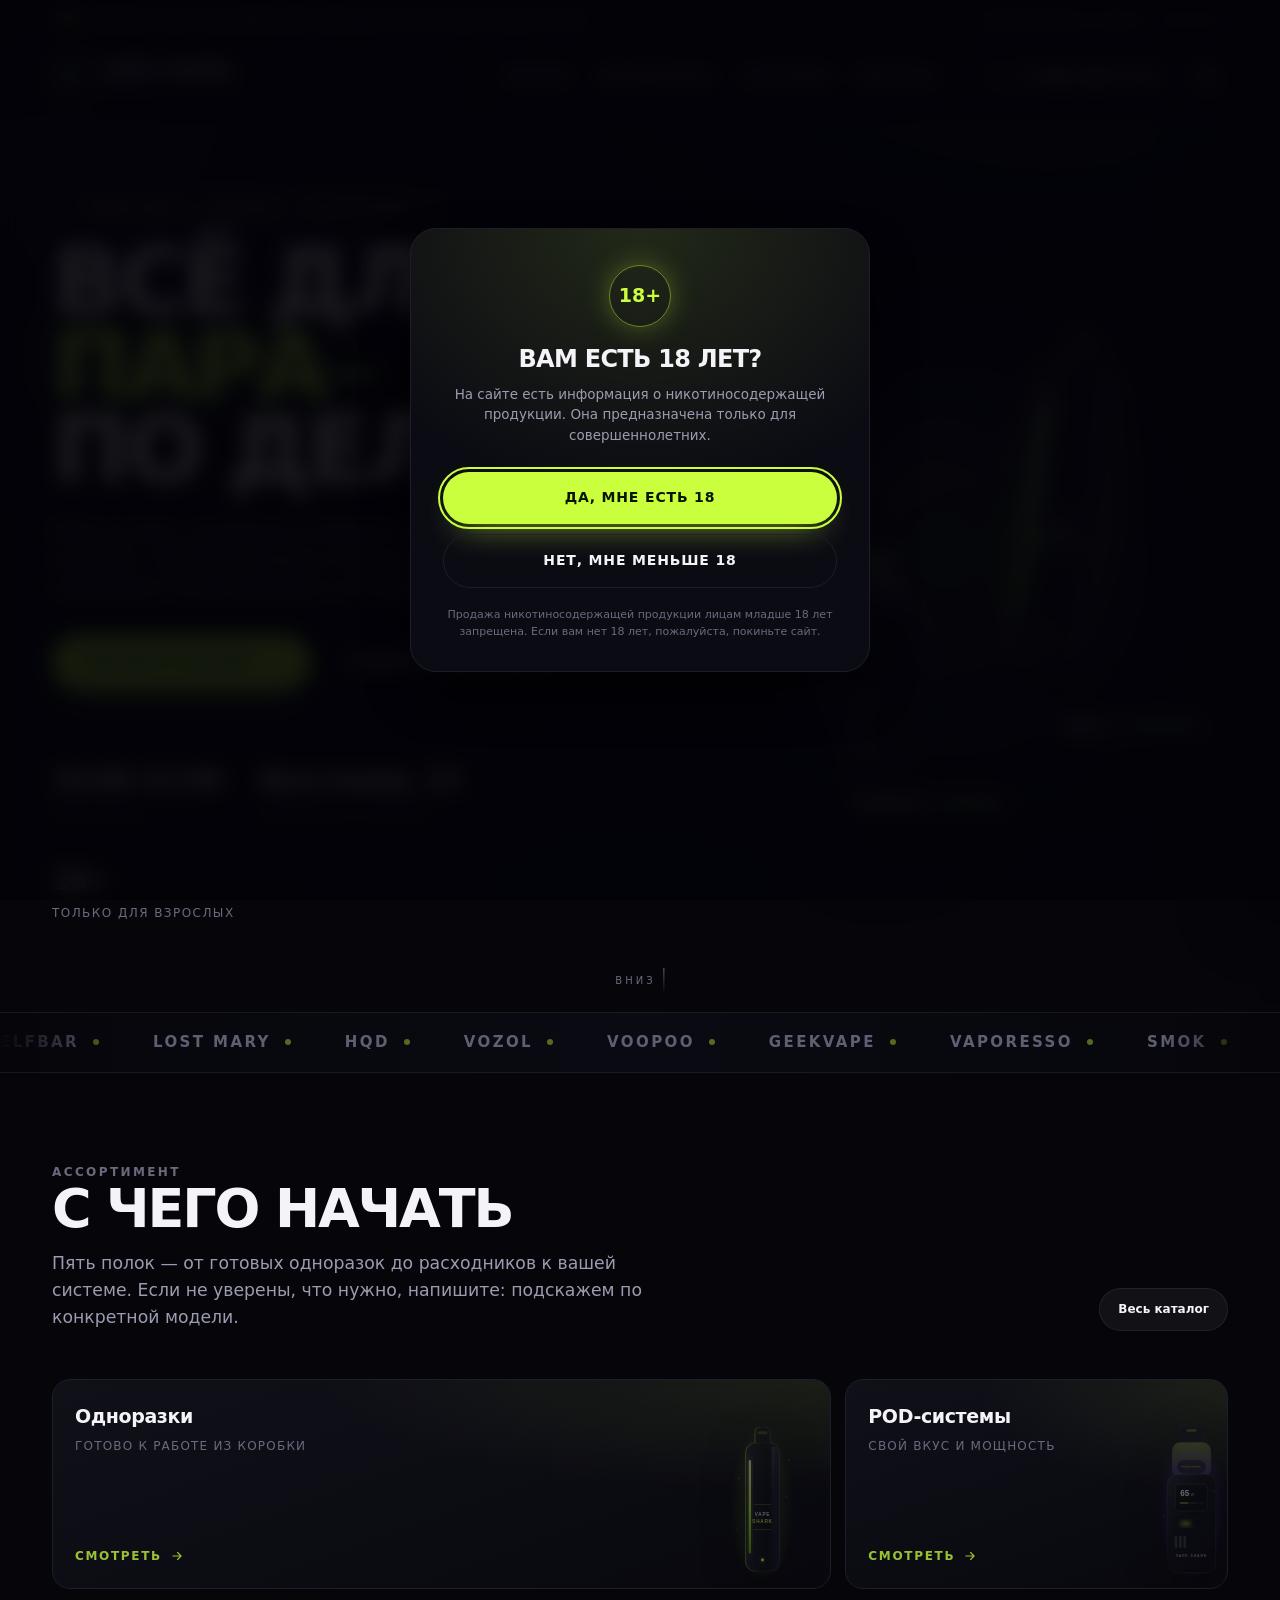
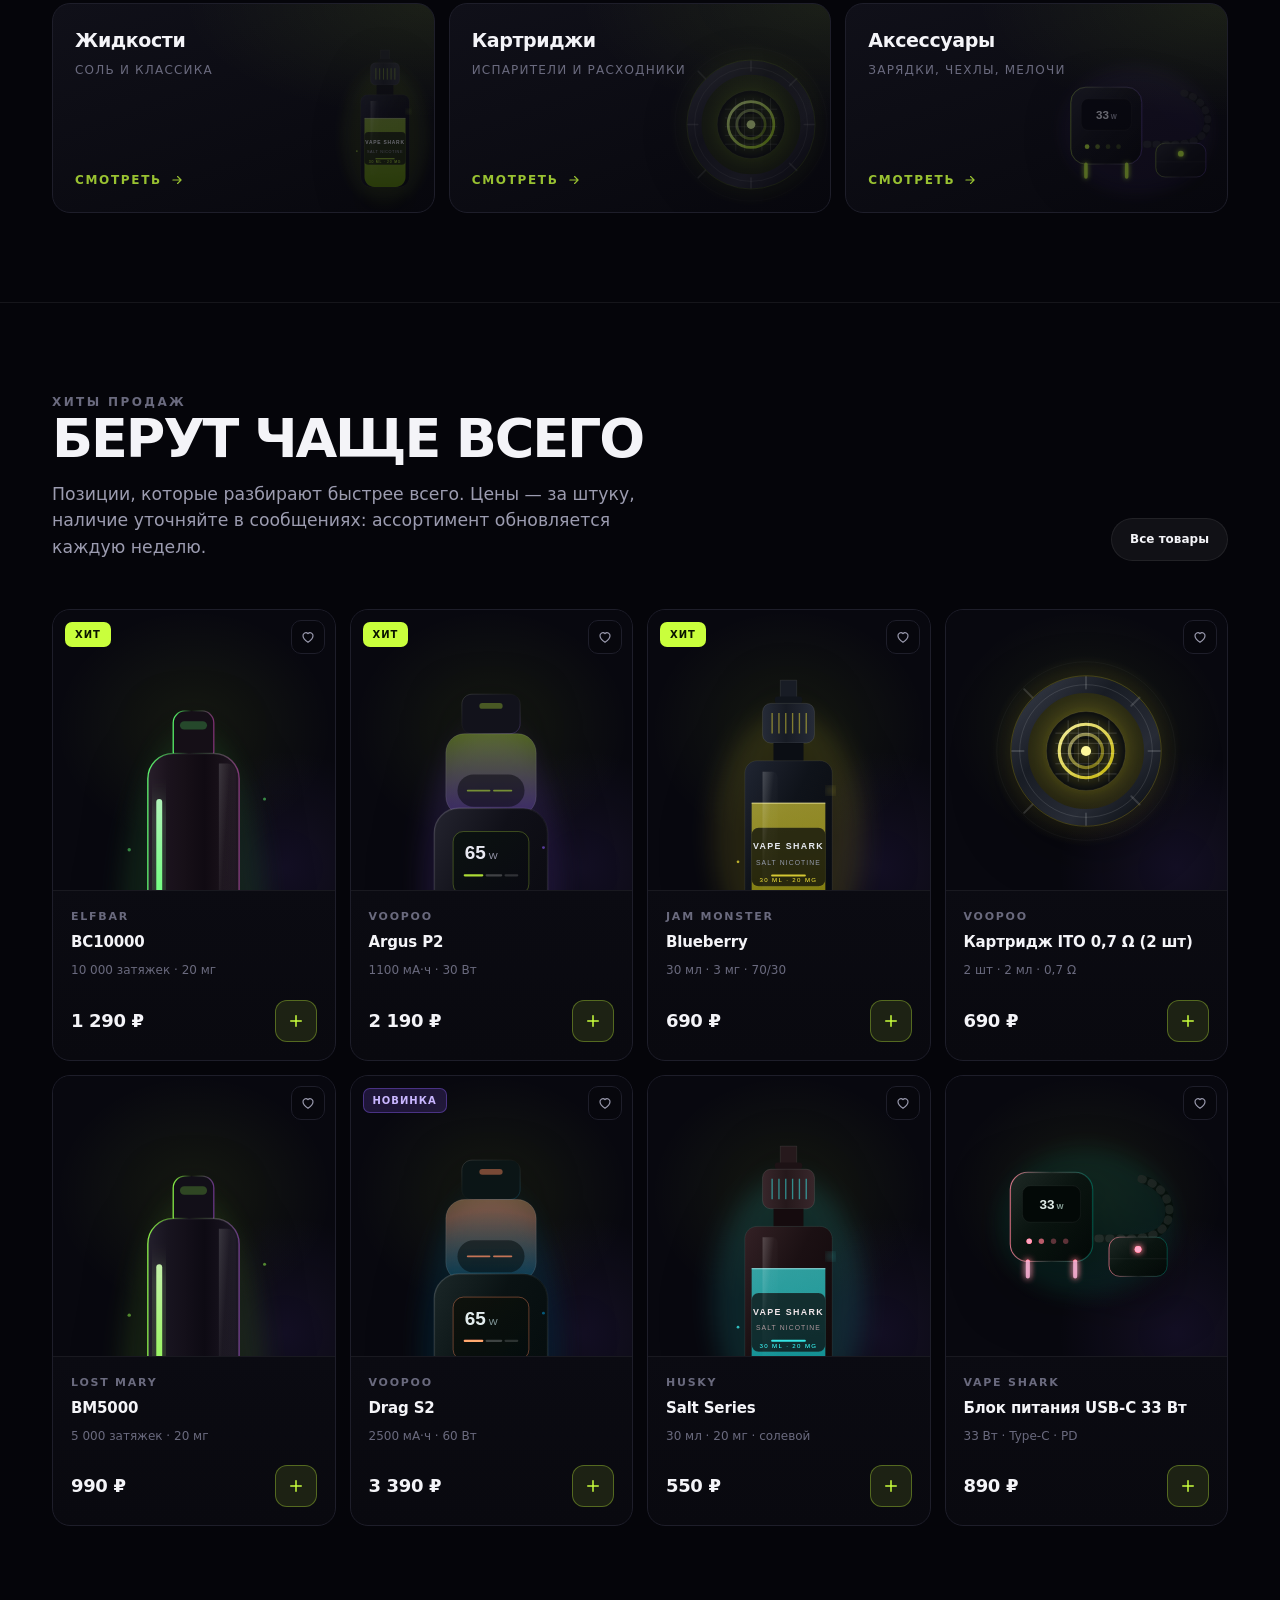
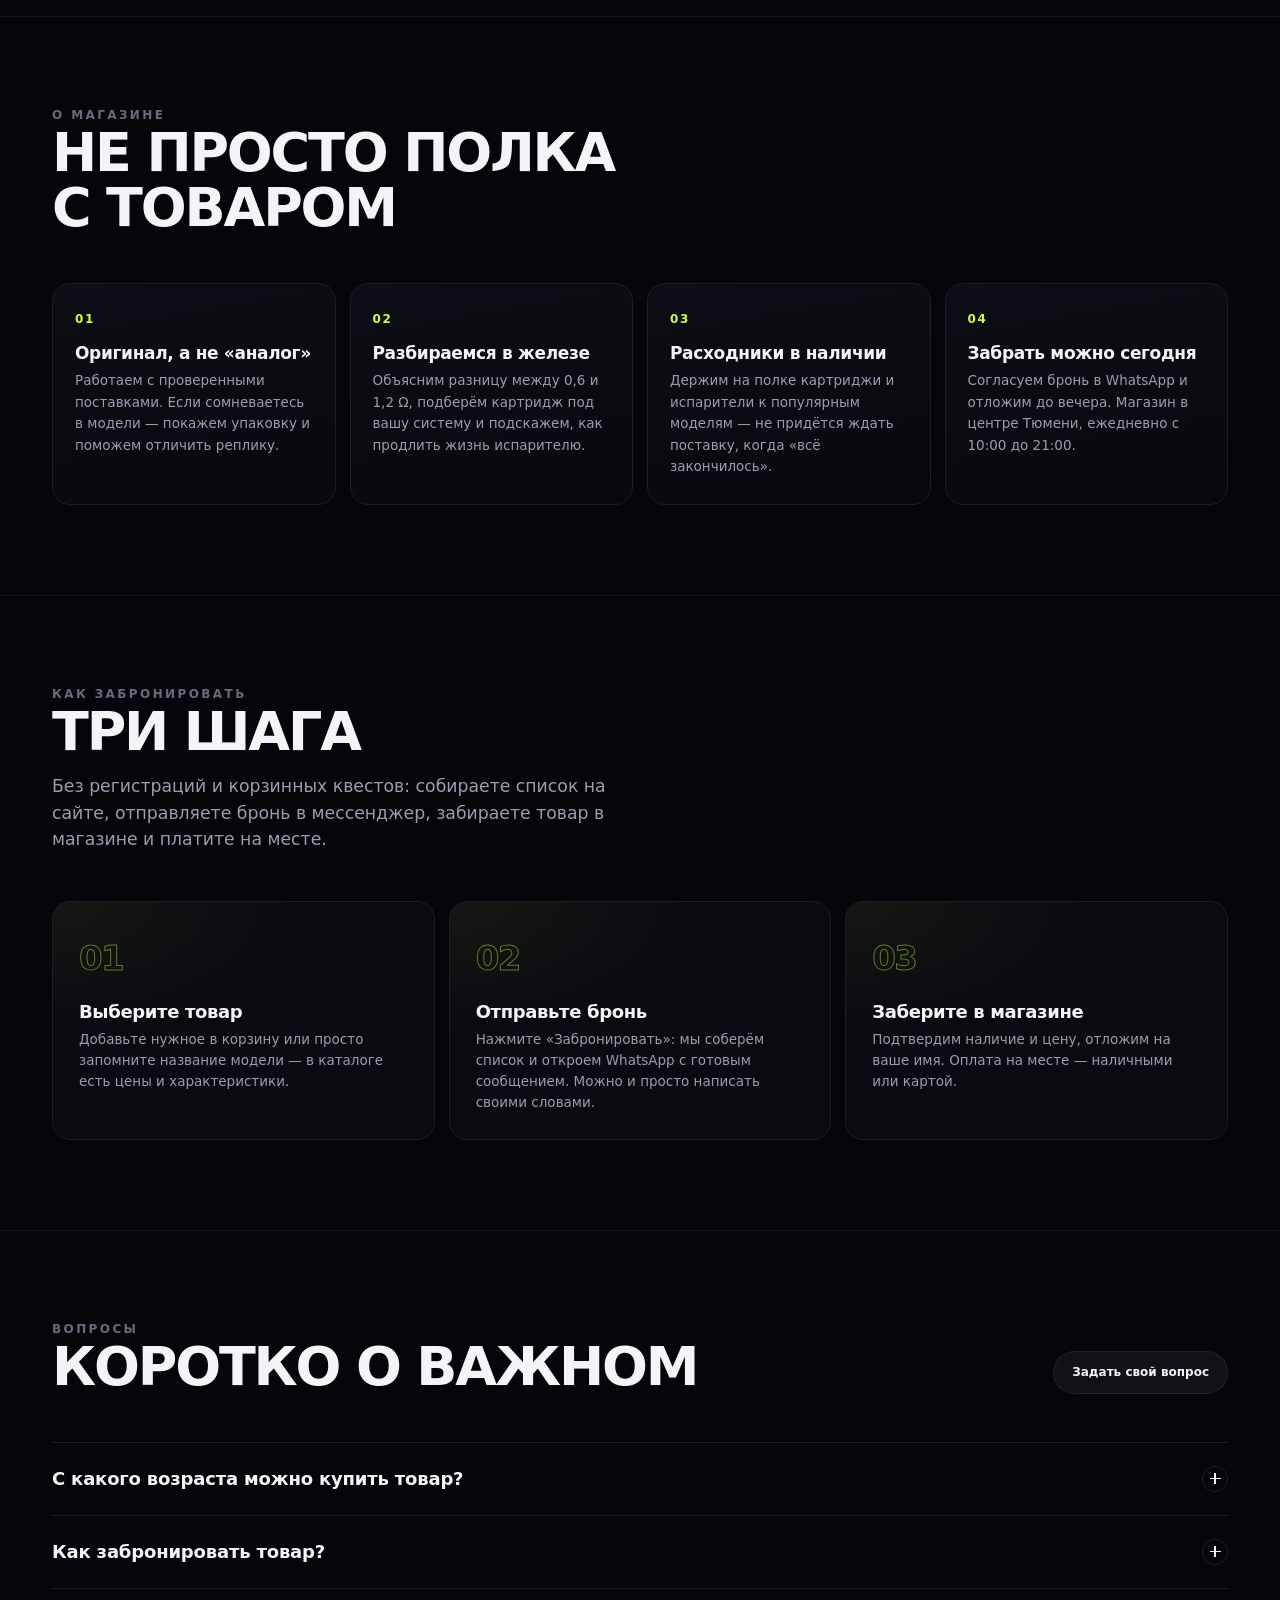
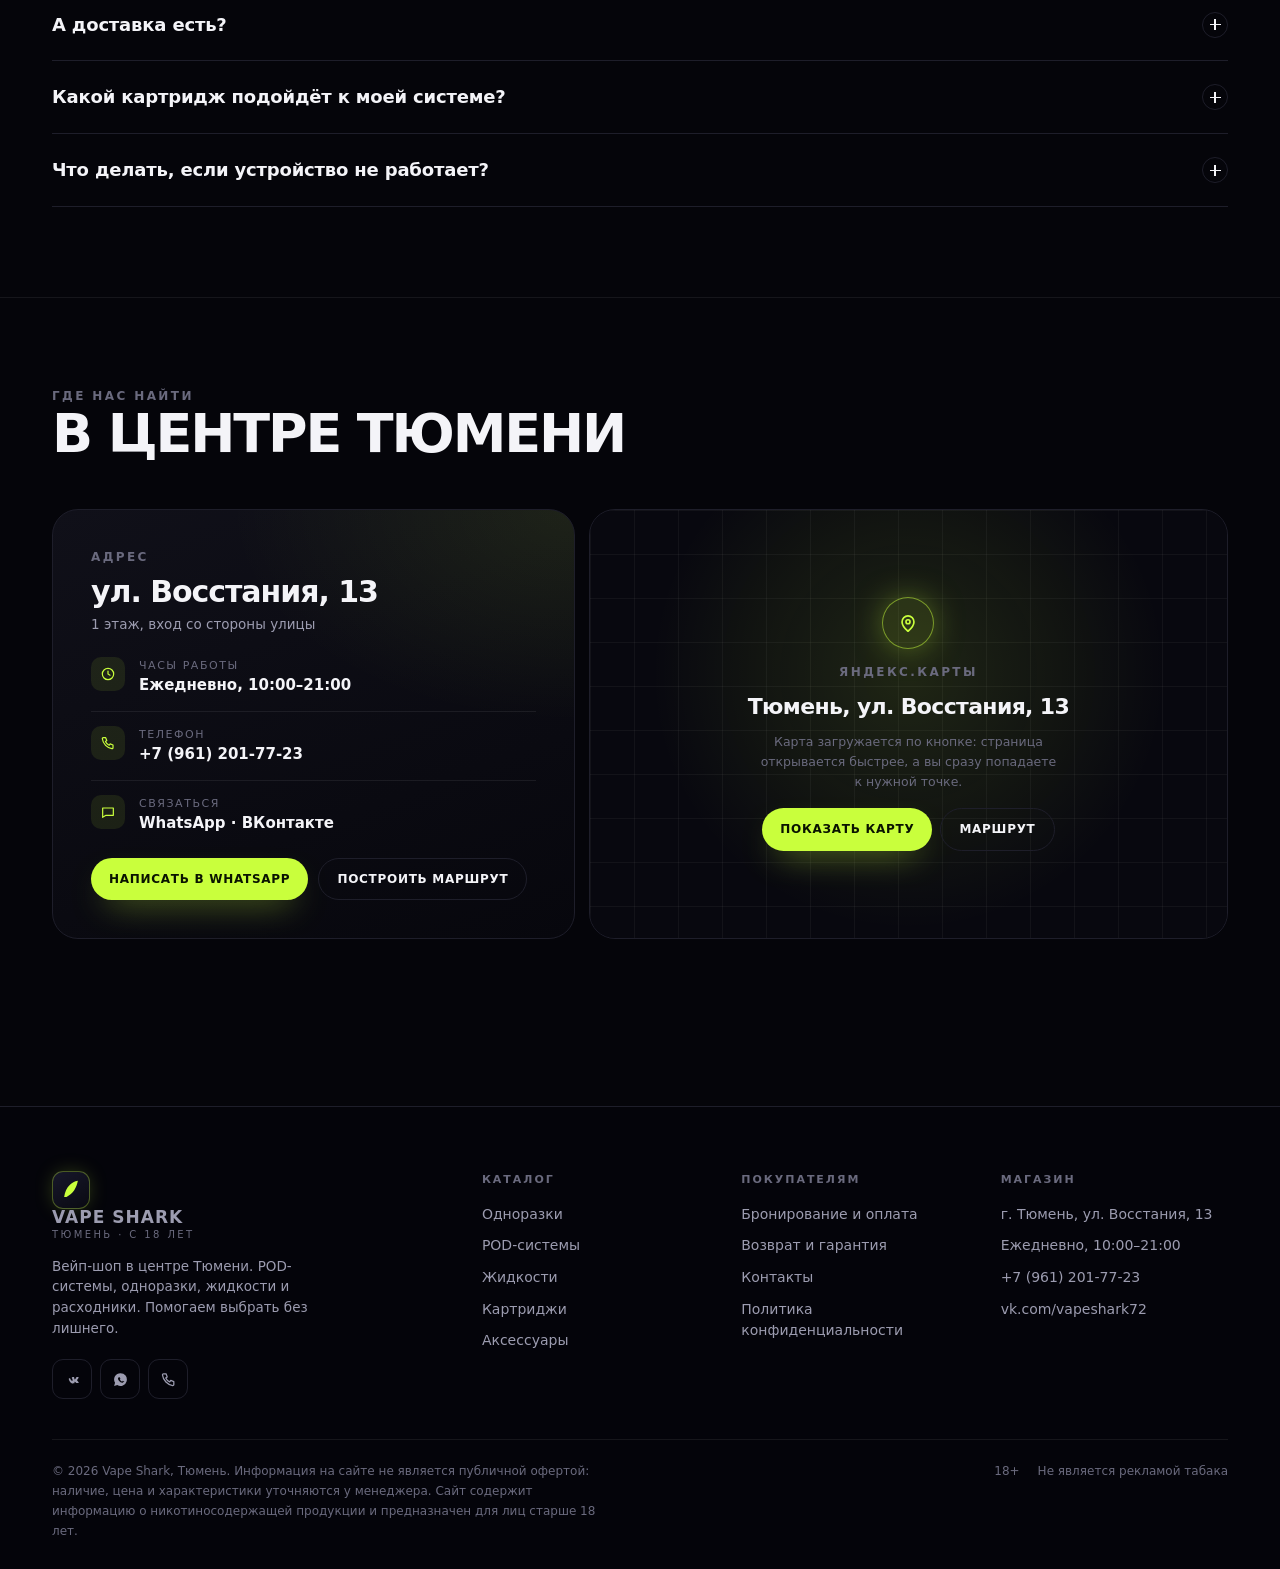
==== commit 28444b18: "Модель бронирования: только самовывоз и оплата в магазине" ====
--- a/index.html
+++ b/index.html
@@ -4,7 +4,7 @@
   <meta charset="UTF-8">
   <meta name="viewport" content="width=device-width, initial-scale=1">
   <title>Vape Shark — вейп-шоп в Тюмени, ул. Восстания 13</title>
-  <meta name="description" content="Vape Shark — вейп-шоп в Тюмени: POD-системы, одноразки, жидкости и расходники. Ул. Восстания, 13. Ежедневно с 10:00 до 21:00. Заказ через WhatsApp, самовывоз в день обращения.">
+  <meta name="description" content="Vape Shark — вейп-шоп в Тюмени: POD-системы, одноразки, жидкости и расходники. Ул. Восстания, 13. Ежедневно с 10:00 до 21:00. Бронирование через WhatsApp, самовывоз и оплата в магазине.">
   <meta name="theme-color" content="#05050a">
   <meta property="og:type" content="website">
   <meta property="og:title" content="Vape Shark — вейп-шоп в Тюмени">
@@ -40,7 +40,7 @@
         Продажа никотиносодержащей продукции только лицам старше 18 лет
       </div>
       <div class="topbar__links">
-        <a href="delivery.html">Доставка и оплата</a>
+        <a href="booking.html">Бронирование и оплата</a>
         <a href="contacts.html">Контакты</a>
       </div>
     </div>
@@ -62,7 +62,7 @@
 
       <nav class="nav" aria-label="Основная навигация">
         <a class="nav__link" href="catalog.html" data-nav="catalog">Каталог</a>
-        <a class="nav__link" href="delivery.html" data-nav="delivery">Доставка</a>
+        <a class="nav__link" href="booking.html" data-nav="booking">Бронирование</a>
         <a class="nav__link" href="index.html#about" data-nav="about">О магазине</a>
         <a class="nav__link" href="contacts.html" data-nav="contacts">Контакты</a>
       </nav>
@@ -83,7 +83,7 @@
 
   <div class="mobile-menu" aria-label="Мобильное меню">
     <a href="catalog.html">Каталог</a>
-    <a href="delivery.html">Доставка и оплата</a>
+    <a href="booking.html">Бронирование и оплата</a>
     <a href="index.html#about">О магазине</a>
     <a href="contacts.html">Контакты</a>
     <div class="mobile-menu__cta">
@@ -136,7 +136,7 @@
             <img class="hero__device hero__device--disp" src="assets/art/disposable.svg" alt="" width="240" height="560">
           </div>
           <div class="hero__chip hero__chip--1">Тюмень · <b>Восстания 13</b></div>
-          <div class="hero__chip hero__chip--2">Самовывоз <b>в день заказа</b></div>
+          <div class="hero__chip hero__chip--2">Бронь <b>и самовывоз</b></div>
           <div class="hero__chip hero__chip--3">Поможем <b>с выбором</b></div>
         </div>
       </div>
@@ -275,25 +275,25 @@
           <article class="feat reveal">
             <div class="feat__num">03</div>
             <h3 class="feat__title">Расходники в наличии</h3>
-            <p class="feat__text">Держим на полке картриджи и испарители к популярным моделям — не придётся ждать доставку, когда «всё закончилось».</p>
+            <p class="feat__text">Держим на полке картриджи и испарители к популярным моделям — не придётся ждать поставку, когда «всё закончилось».</p>
           </article>
           <article class="feat reveal">
             <div class="feat__num">04</div>
             <h3 class="feat__title">Забрать можно сегодня</h3>
-            <p class="feat__text">Согласуем заказ в WhatsApp и отложим до вечера. Магазин в центре Тюмени, ежедневно с 10:00 до 21:00.</p>
-          </article>
-        </div>
-      </div>
-    </section>
-
-    <!-- КАК КУПИТЬ -->
+            <p class="feat__text">Согласуем бронь в WhatsApp и отложим до вечера. Магазин в центре Тюмени, ежедневно с 10:00 до 21:00.</p>
+          </article>
+        </div>
+      </div>
+    </section>
+
+    <!-- КАК ЗАБРОНИРОВАТЬ -->
     <section class="section section--line">
       <div class="wrap">
         <div class="section__head reveal">
           <div>
-            <p class="kicker">Как купить</p>
+            <p class="kicker">Как забронировать</p>
             <h2 class="h2">Три шага</h2>
-            <p class="lead">Без регистраций и корзинных квестов: собираете заказ на сайте, отправляете его в мессенджер, забираете в магазине.</p>
+            <p class="lead">Без регистраций и корзинных квестов: собираете список на сайте, отправляете бронь в мессенджер, забираете товар в магазине и платите на месте.</p>
           </div>
         </div>
         <div class="steps">
@@ -302,8 +302,8 @@
             <p class="step__text">Добавьте нужное в корзину или просто запомните название модели — в каталоге есть цены и характеристики.</p>
           </article>
           <article class="step reveal">
-            <h3 class="step__title">Отправьте заказ</h3>
-            <p class="step__text">Нажмите «Оформить заказ»: мы соберём список и откроем WhatsApp с готовым сообщением. Можно и просто написать своими словами.</p>
+            <h3 class="step__title">Отправьте бронь</h3>
+            <p class="step__text">Нажмите «Забронировать»: мы соберём список и откроем WhatsApp с готовым сообщением. Можно и просто написать своими словами.</p>
           </article>
           <article class="step reveal">
             <h3 class="step__title">Заберите в магазине</h3>
@@ -332,21 +332,21 @@
               С какого возраста можно купить товар?
               <span class="faq__icon" aria-hidden="true"></span>
             </button>
-            <div class="faq__a"><div><p>Продажа никотиносодержащей продукции разрешена только лицам старше 18 лет. При получении заказа мы можем попросить документ, подтверждающий возраст: это требование закона, а не придирка.</p></div></div>
+            <div class="faq__a"><div><p>Продажа никотиносодержащей продукции разрешена только лицам старше 18 лет. При получении брони мы можем попросить документ, подтверждающий возраст: это требование закона, а не придирка.</p></div></div>
           </div>
           <div class="faq__item">
             <button class="faq__q" type="button" aria-expanded="false">
-              Как оформить заказ и оплатить?
+              Как забронировать товар?
               <span class="faq__icon" aria-hidden="true"></span>
             </button>
-            <div class="faq__a"><div><p>Соберите корзину на сайте, нажмите «Оформить заказ», заполните имя и телефон — откроется WhatsApp с готовым текстом заказа. Мы подтвердим наличие и цену. Оплата при получении: наличными или картой в магазине.</p></div></div>
+            <div class="faq__a"><div><p>Соберите корзину на сайте, нажмите «Забронировать», заполните имя и телефон — откроется WhatsApp с готовым текстом брони. Мы подтвердим наличие и цену и отложим товар на ваше имя. Оплата — только в магазине, наличными или картой.</p></div></div>
           </div>
           <div class="faq__item">
             <button class="faq__q" type="button" aria-expanded="false">
-              Есть ли доставка?
+              А доставка есть?
               <span class="faq__icon" aria-hidden="true"></span>
             </button>
-            <div class="faq__a"><div><p>Основной формат — самовывоз по адресу ул. Восстания, 13. Возможность доставки по Тюмени и отправки в другие города уточняйте в сообщениях: условия зависят от адреса и суммы заказа.</p></div></div>
+            <div class="faq__a"><div><p>Нет. Никотиносодержащую продукцию мы не продаём дистанционно: ни по Тюмени, ни в другие города. Забрать товар можно только лично в магазине на ул. Восстания, 13, там же и оплатить. Бронь через сайт нужна, чтобы мы отложили нужное и вы не приехали зря.</p></div></div>
           </div>
           <div class="faq__item">
             <button class="faq__q" type="button" aria-expanded="false">
@@ -471,8 +471,8 @@
 
         <div class="foot-col">
           <div class="foot-col__title">Покупателям</div>
-          <a href="delivery.html">Доставка и оплата</a>
-          <a href="delivery.html#return">Возврат и гарантия</a>
+          <a href="booking.html">Бронирование и оплата</a>
+          <a href="booking.html#return">Возврат и гарантия</a>
           <a href="contacts.html">Контакты</a>
           <a href="privacy.html">Политика конфиденциальности</a>
         </div>
--- a/css/style.css
+++ b/css/style.css
@@ -2234,6 +2234,54 @@
 .radio:has(input:checked) { border-color: rgba(201, 255, 60, 0.5); background: rgba(201, 255, 60, 0.05); }
 
 .form-note { font-size: 11.5px; color: var(--dim); line-height: 1.6; }
+
+.form-note a { color: rgba(201, 255, 60, 0.8); border-bottom: 1px solid rgba(201, 255, 60, 0.3); }
+.form-note a:hover { color: var(--acid); }
+
+.pickup {
+  display: flex;
+  align-items: flex-start;
+  gap: 12px;
+  padding: 13px 14px;
+  border-radius: 12px;
+  border: 1px solid rgba(201, 255, 60, 0.34);
+  background: rgba(201, 255, 60, 0.045);
+}
+
+.pickup__icon {
+  flex-shrink: 0;
+  display: grid;
+  place-items: center;
+  width: 32px;
+  height: 32px;
+  border-radius: 9px;
+  background: rgba(201, 255, 60, 0.12);
+  color: var(--acid);
+}
+
+.pickup__icon svg { width: 16px; height: 16px; }
+
+.pickup__title {
+  font-size: 13.5px;
+  font-weight: 700;
+  margin-bottom: 2px;
+}
+
+.pickup__text { font-size: 12.5px; color: var(--muted); line-height: 1.5; }
+
+.pickup__hint {
+  margin-top: 3px;
+  font-size: 11.5px;
+  color: var(--dim);
+  line-height: 1.5;
+}
+
+.summary__note {
+  margin-top: -4px;
+  font-size: 11.5px;
+  line-height: 1.6;
+  color: var(--dim);
+}
 
 /* ---------- 24. Инфо-страницы ---------- */
 .prose { max-width: 74ch; }
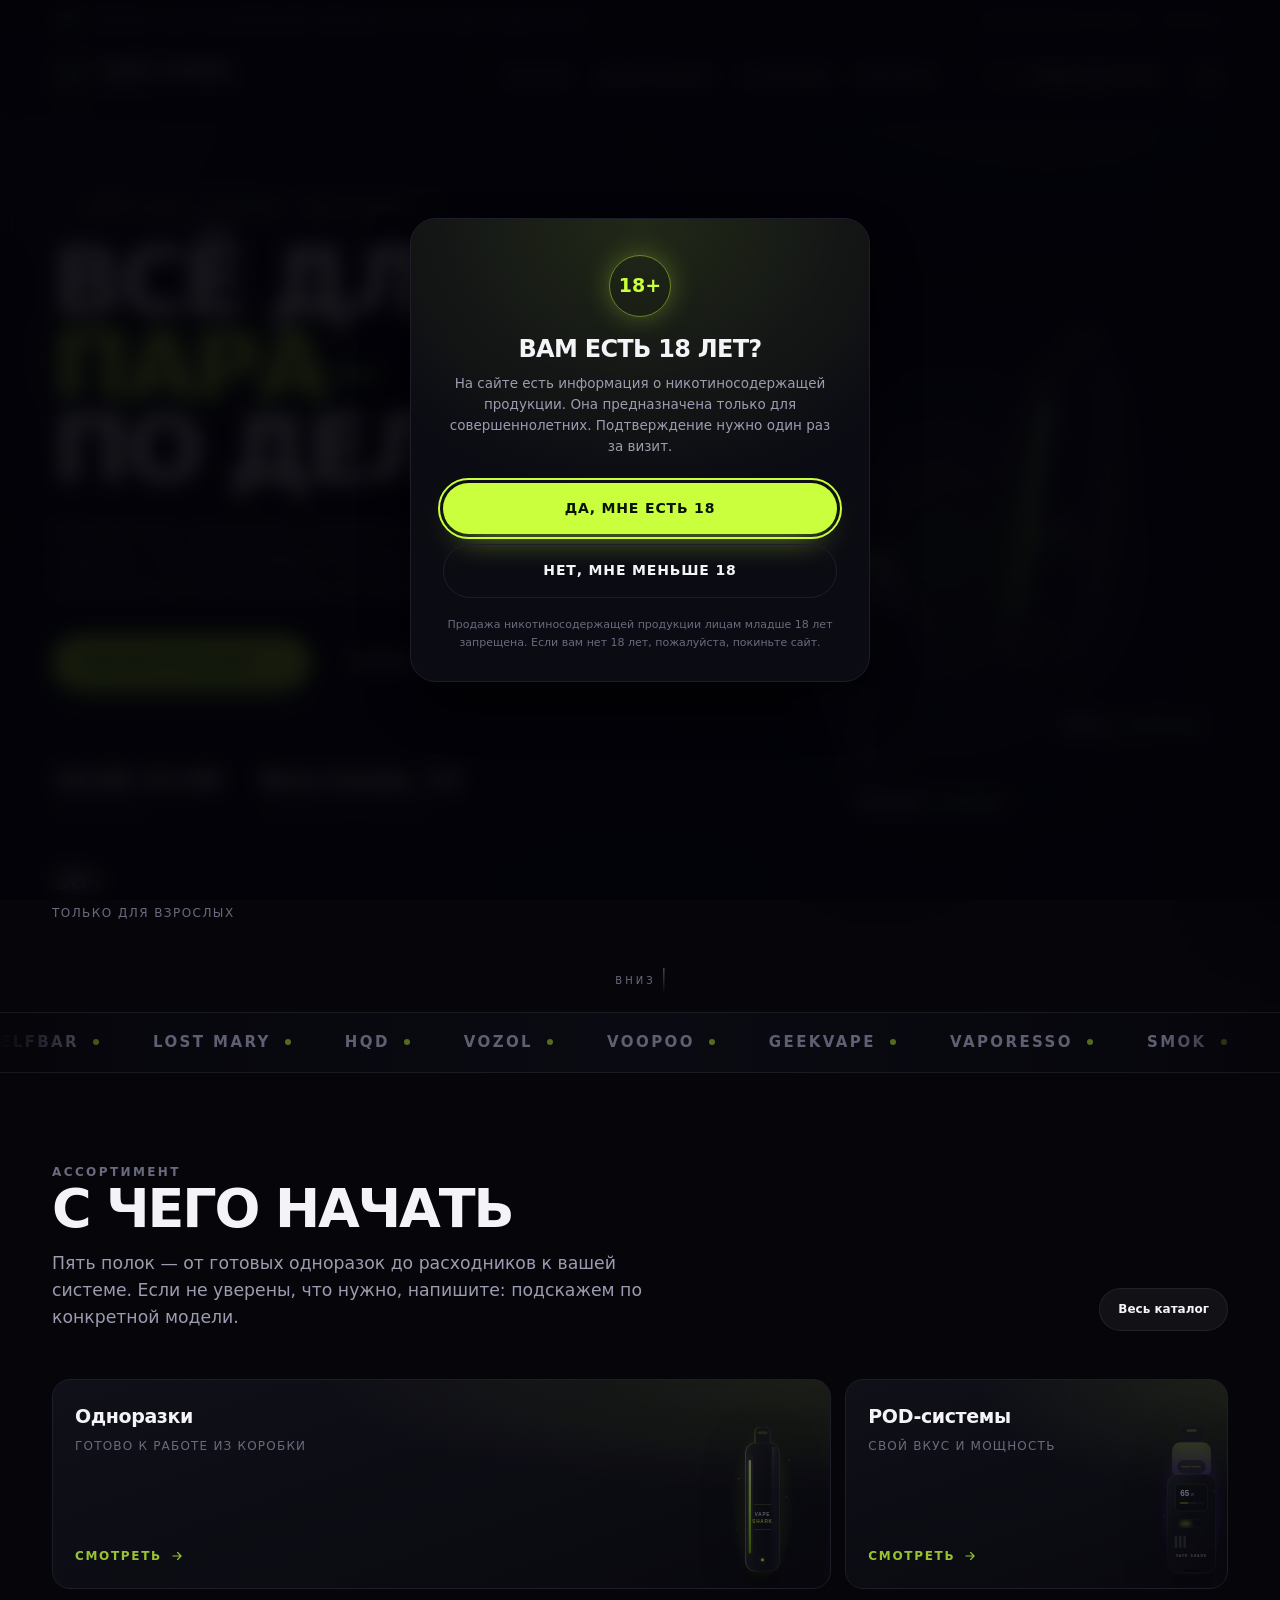
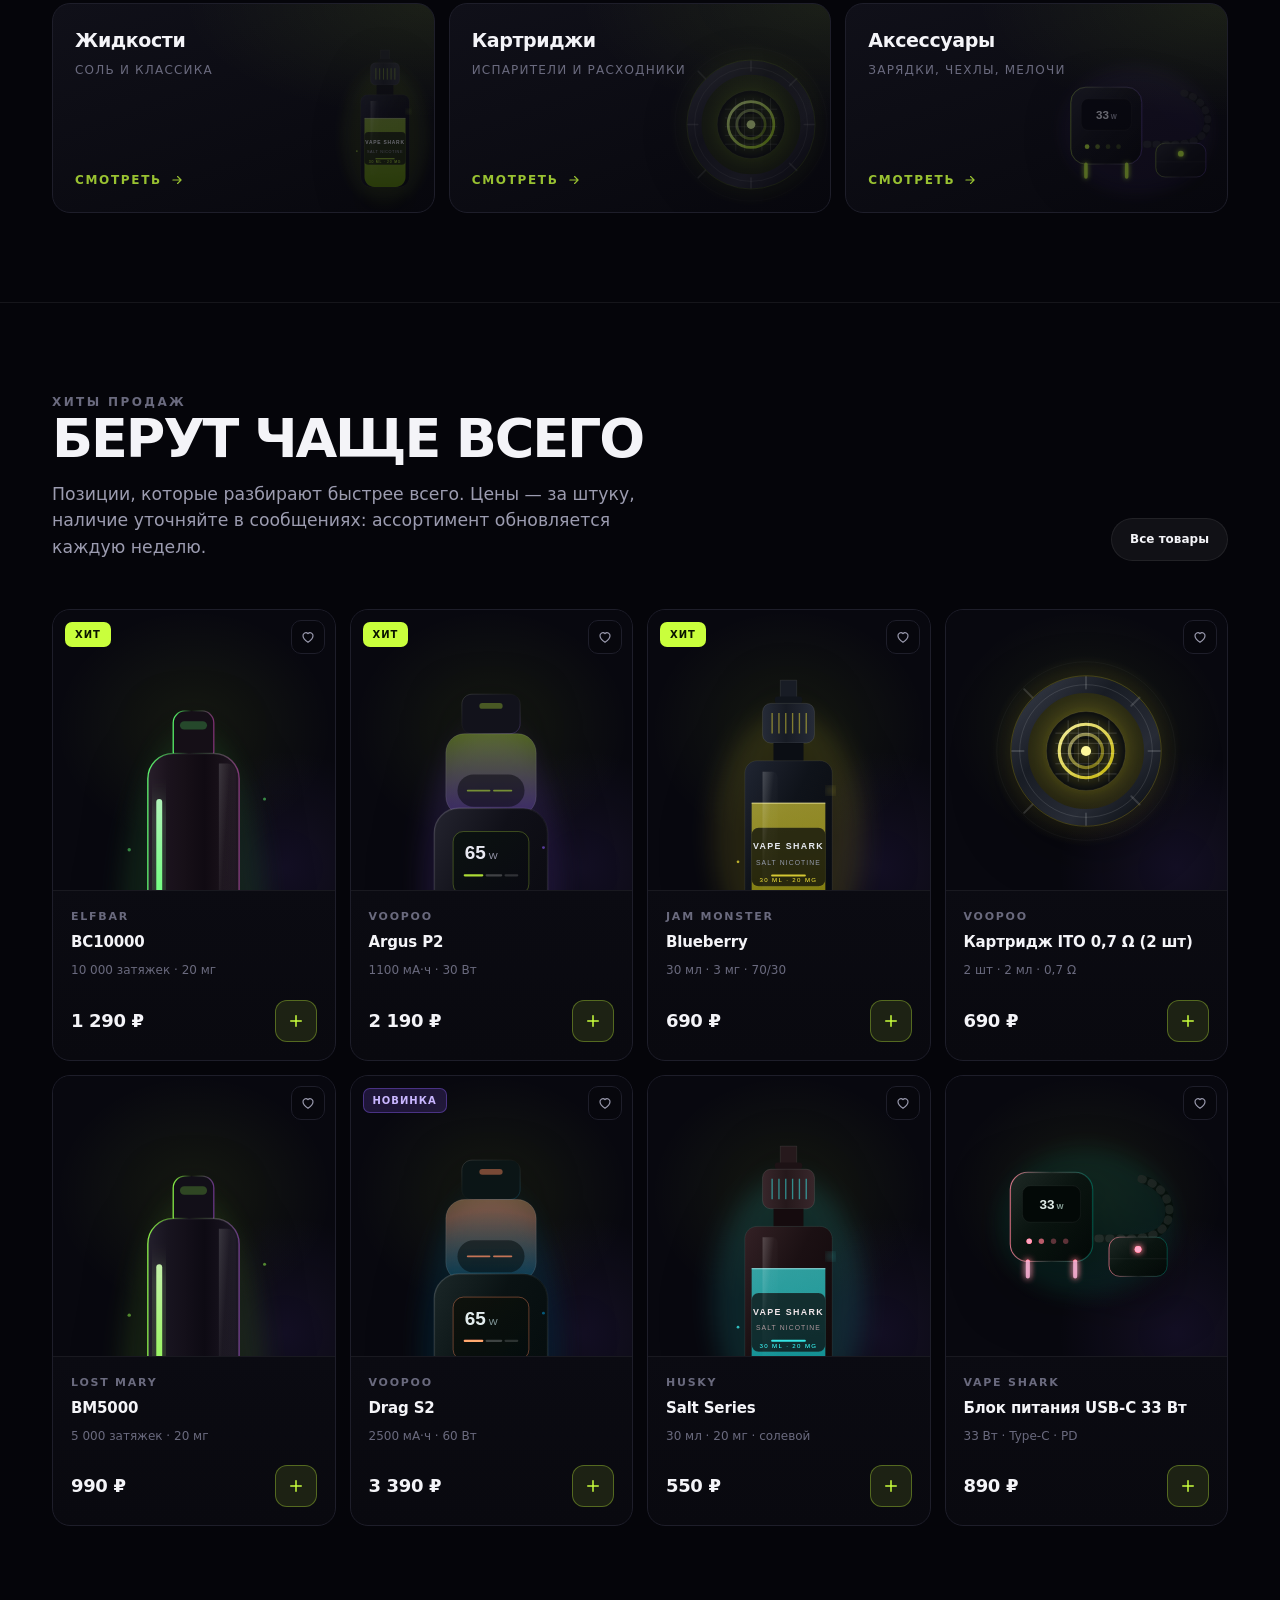
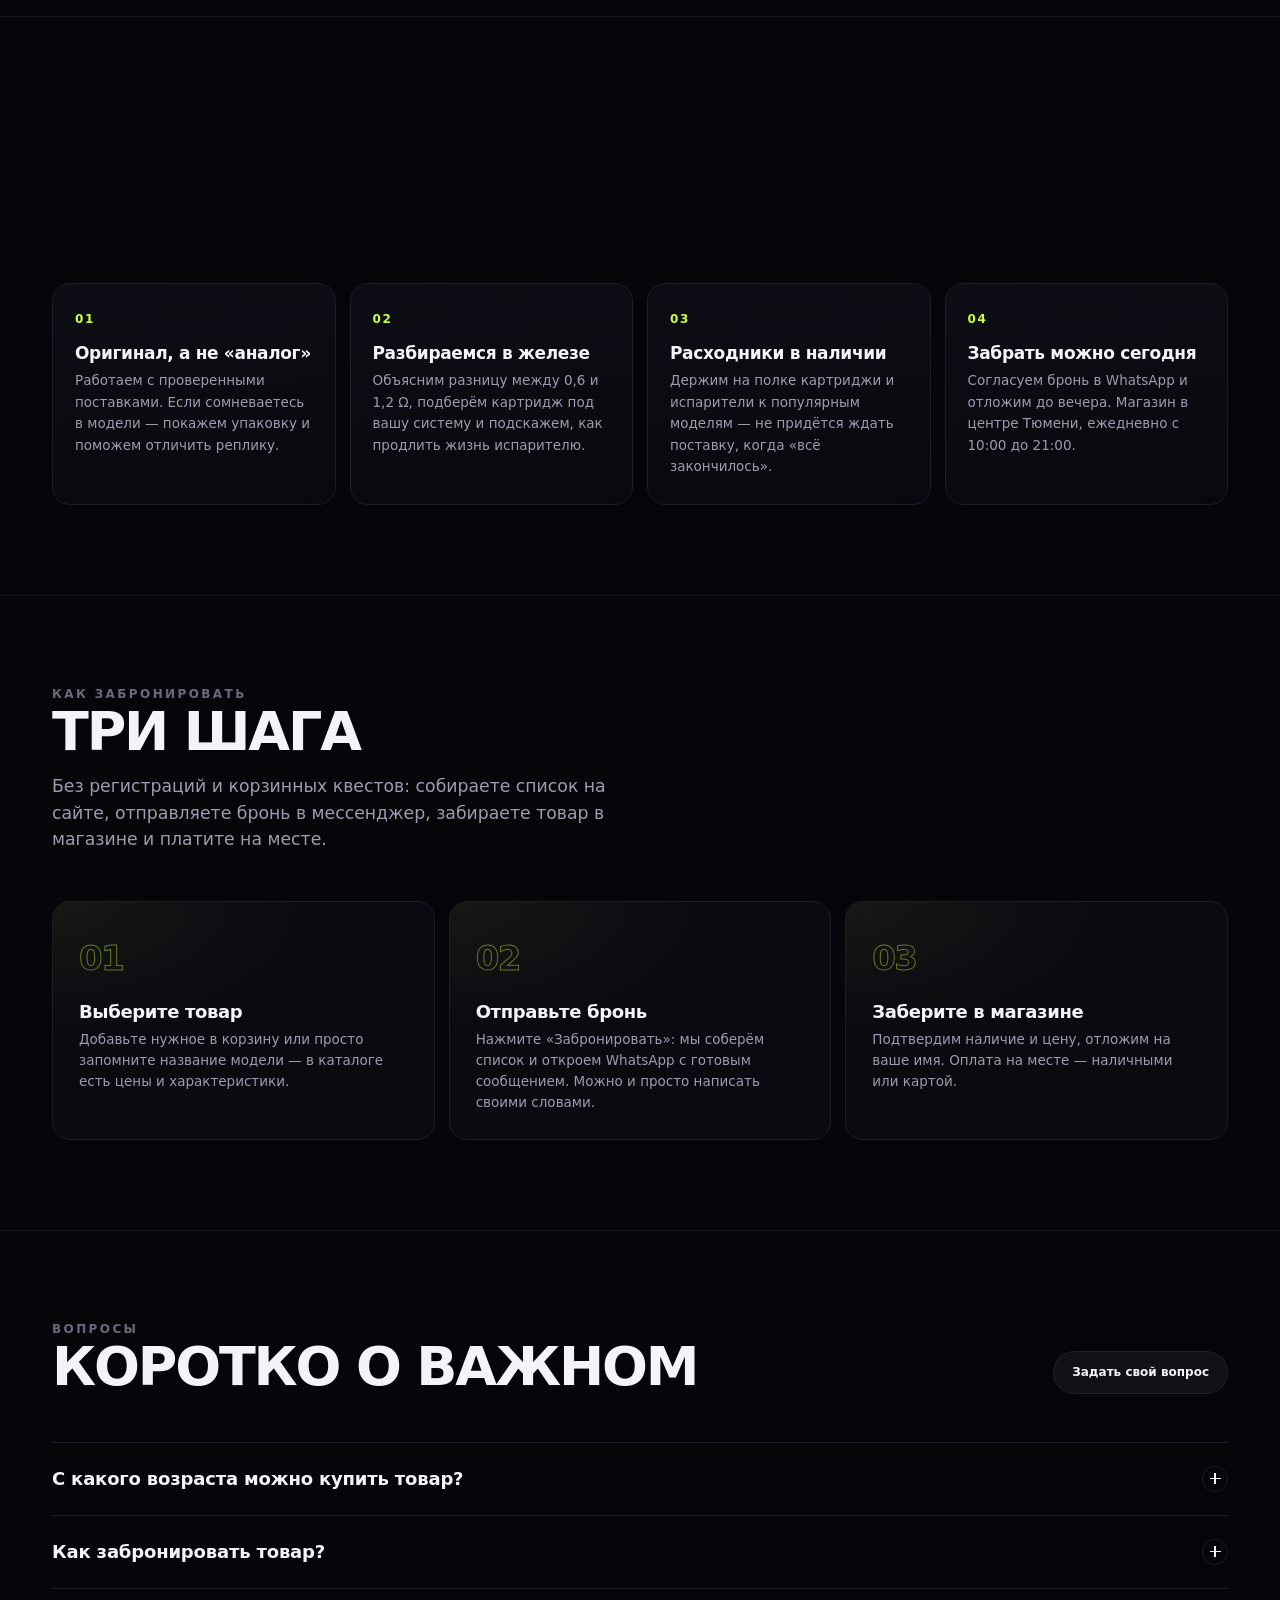
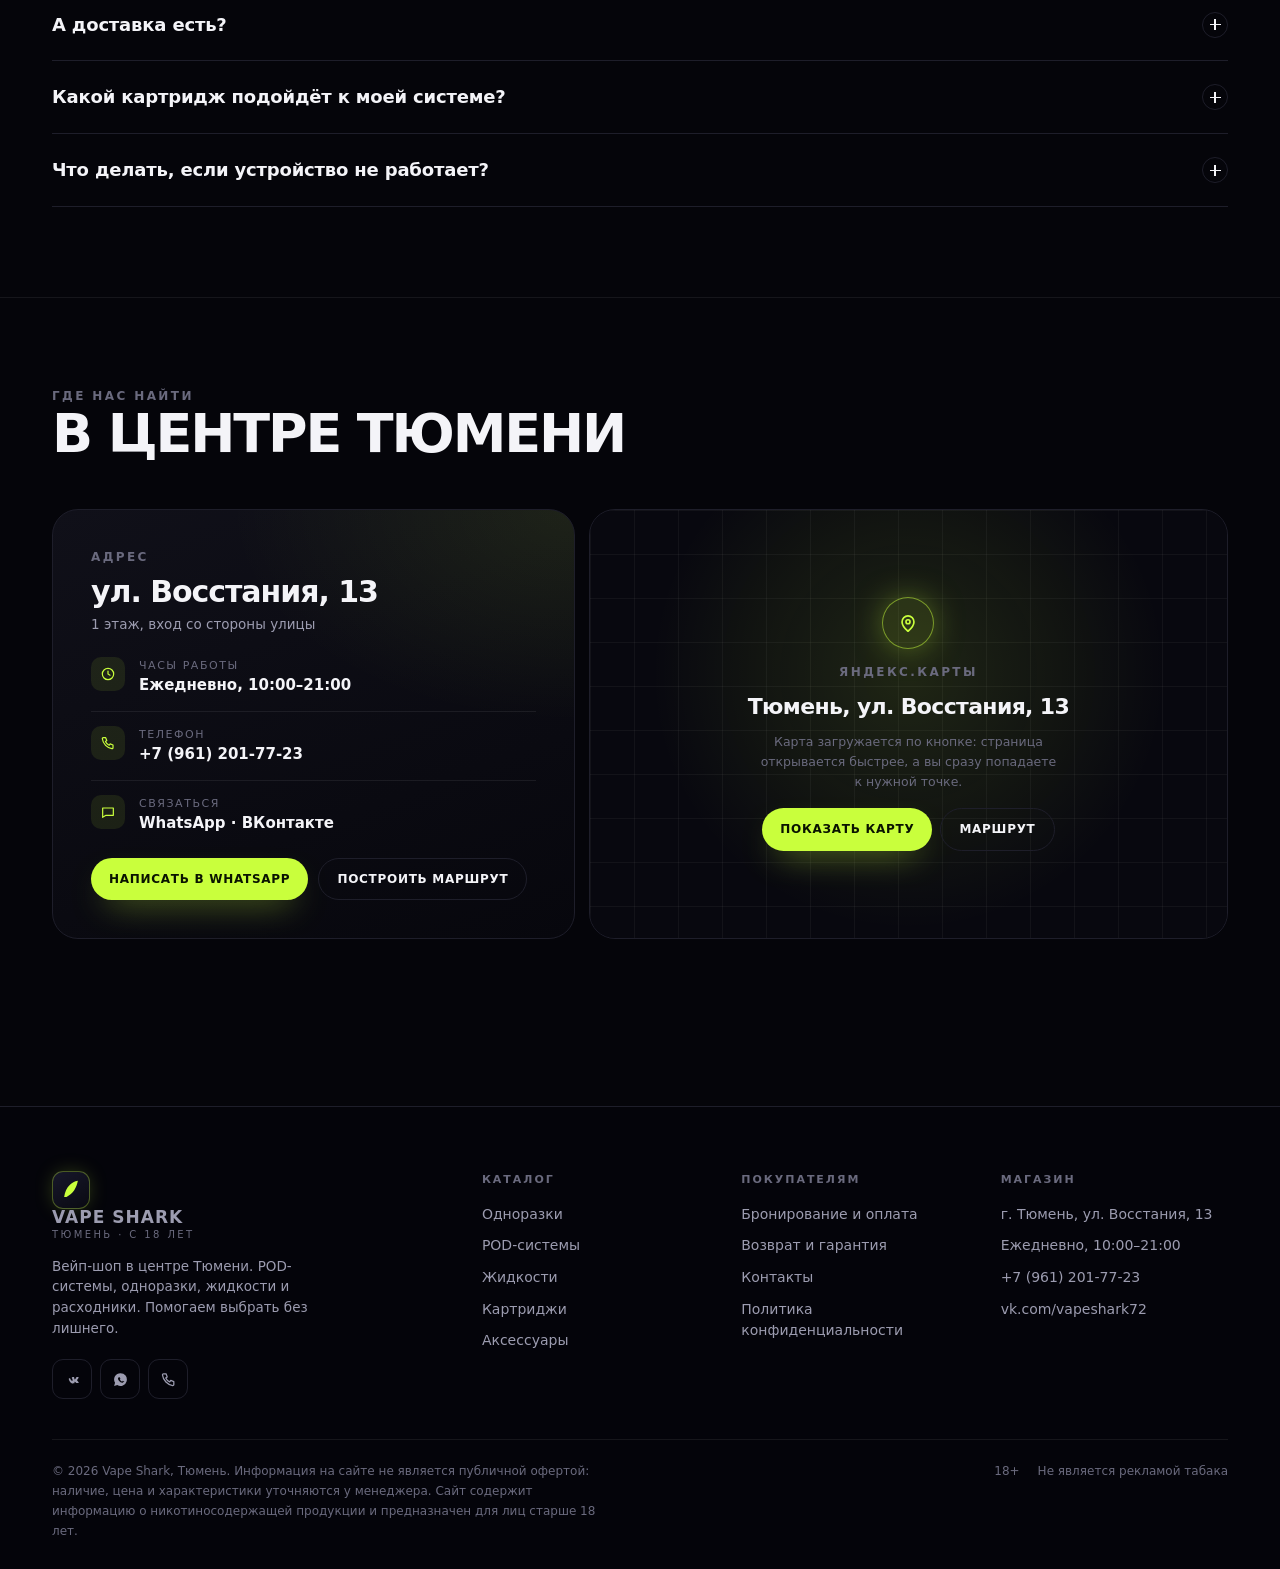
==== commit 4cf455d1: "Версионирование CSS/JS и запасной вариант для окна 18+ (cookie)" ====
--- a/index.html
+++ b/index.html
@@ -11,7 +11,7 @@
   <meta property="og:description" content="POD-системы, одноразки, жидкости и расходники. Тюмень, ул. Восстания, 13. Ежедневно 10:00–21:00.">
   <meta property="og:image" content="assets/art/disposable.svg">
   <link rel="icon" href="assets/favicon.svg" type="image/svg+xml">
-  <link rel="stylesheet" href="css/style.css">
+  <link rel="stylesheet" href="css/style.css?v=20261114">
   <script type="application/ld+json">
   {
     "@context": "https://schema.org",
@@ -496,8 +496,8 @@
     </div>
   </footer>
 
-  <script src="js/data.js"></script>
-  <script src="js/app.js"></script>
-  <script src="js/home.js"></script>
+  <script src="js/data.js?v=20261114"></script>
+  <script src="js/app.js?v=20261114"></script>
+  <script src="js/home.js?v=20261114"></script>
 </body>
 </html>
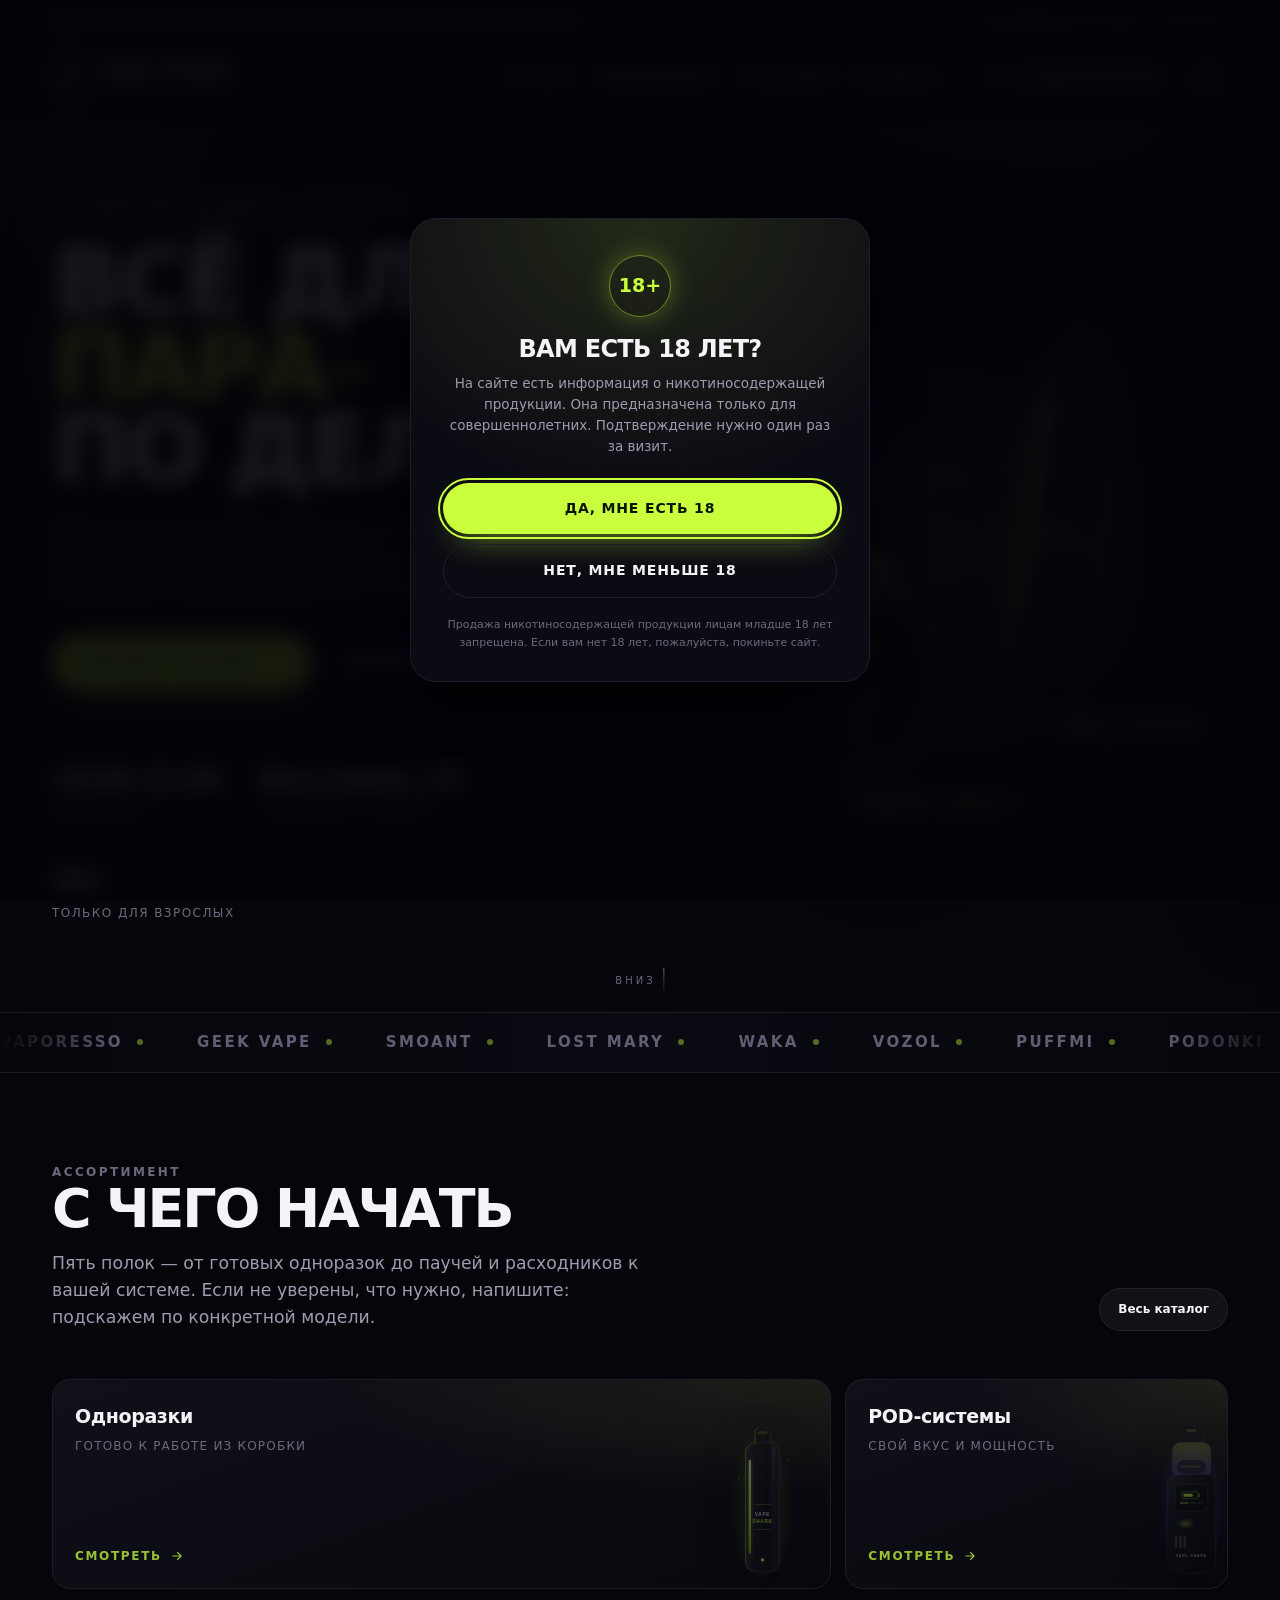
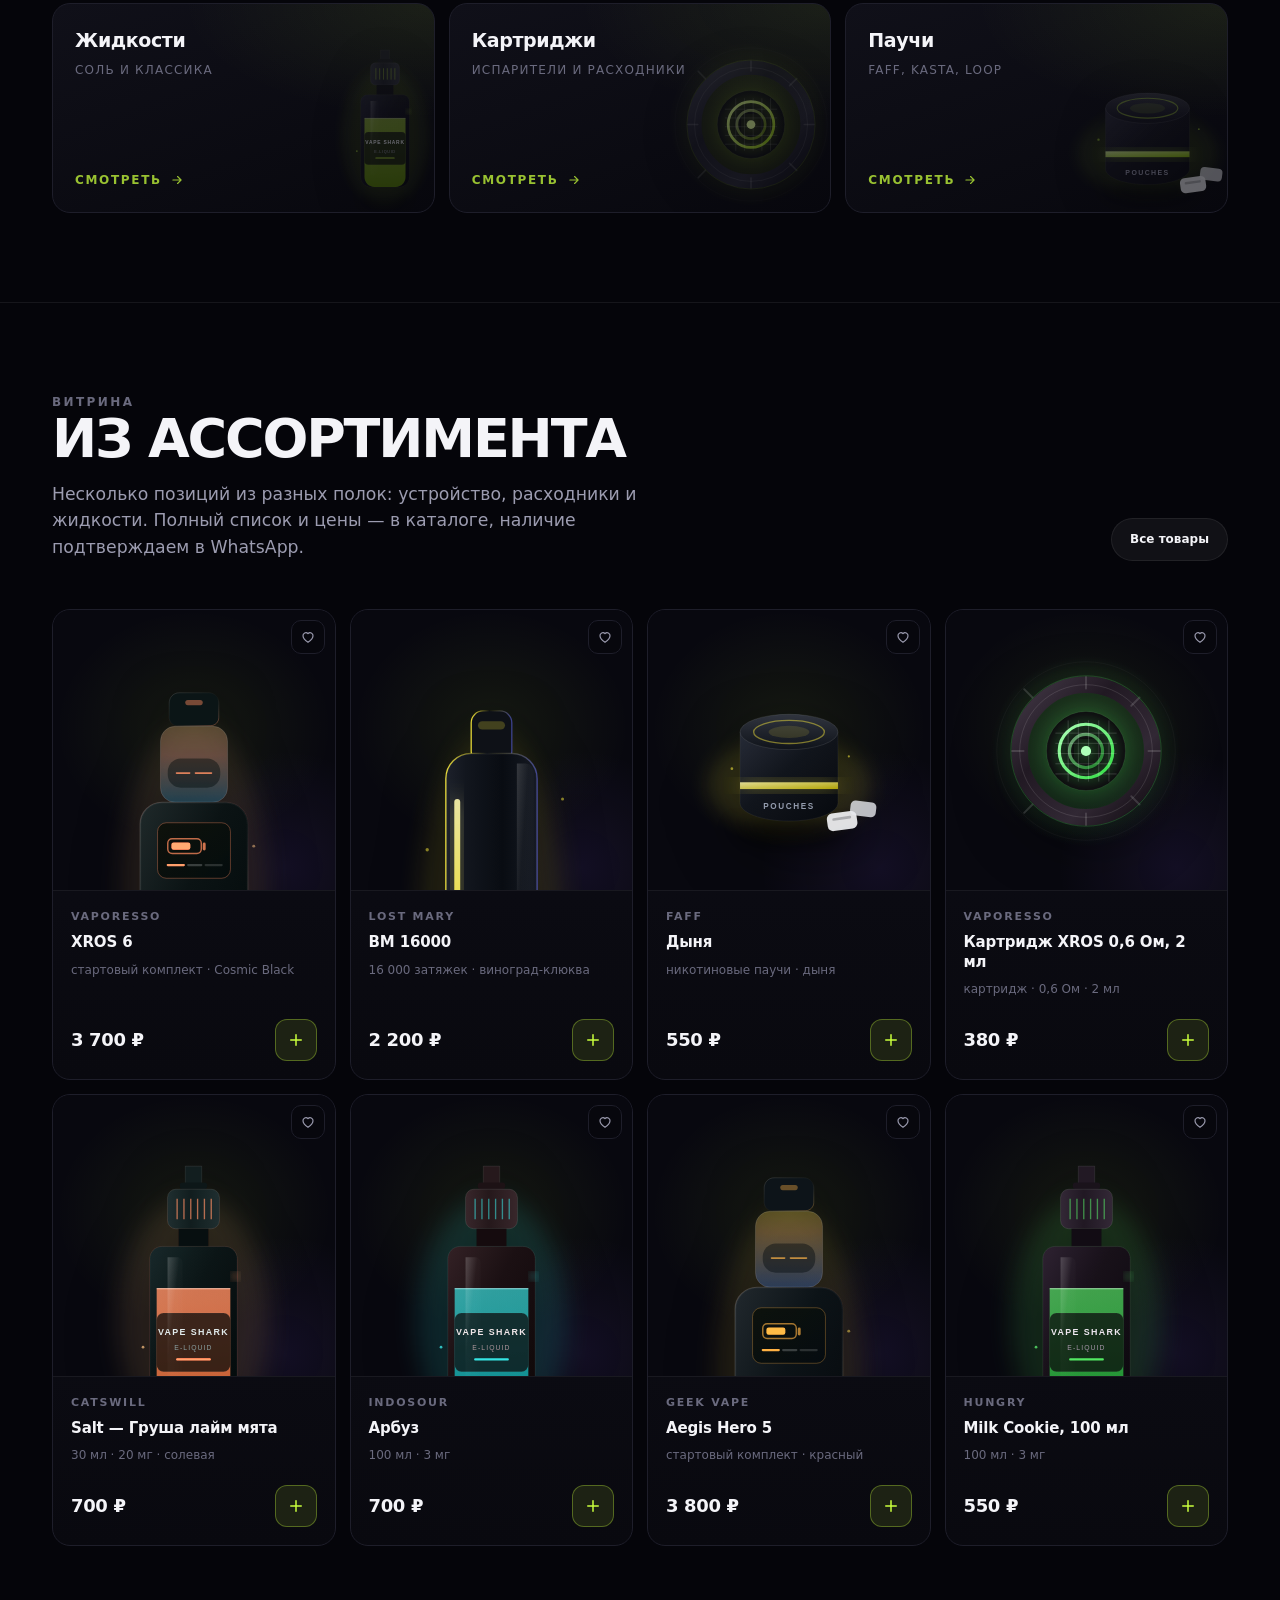
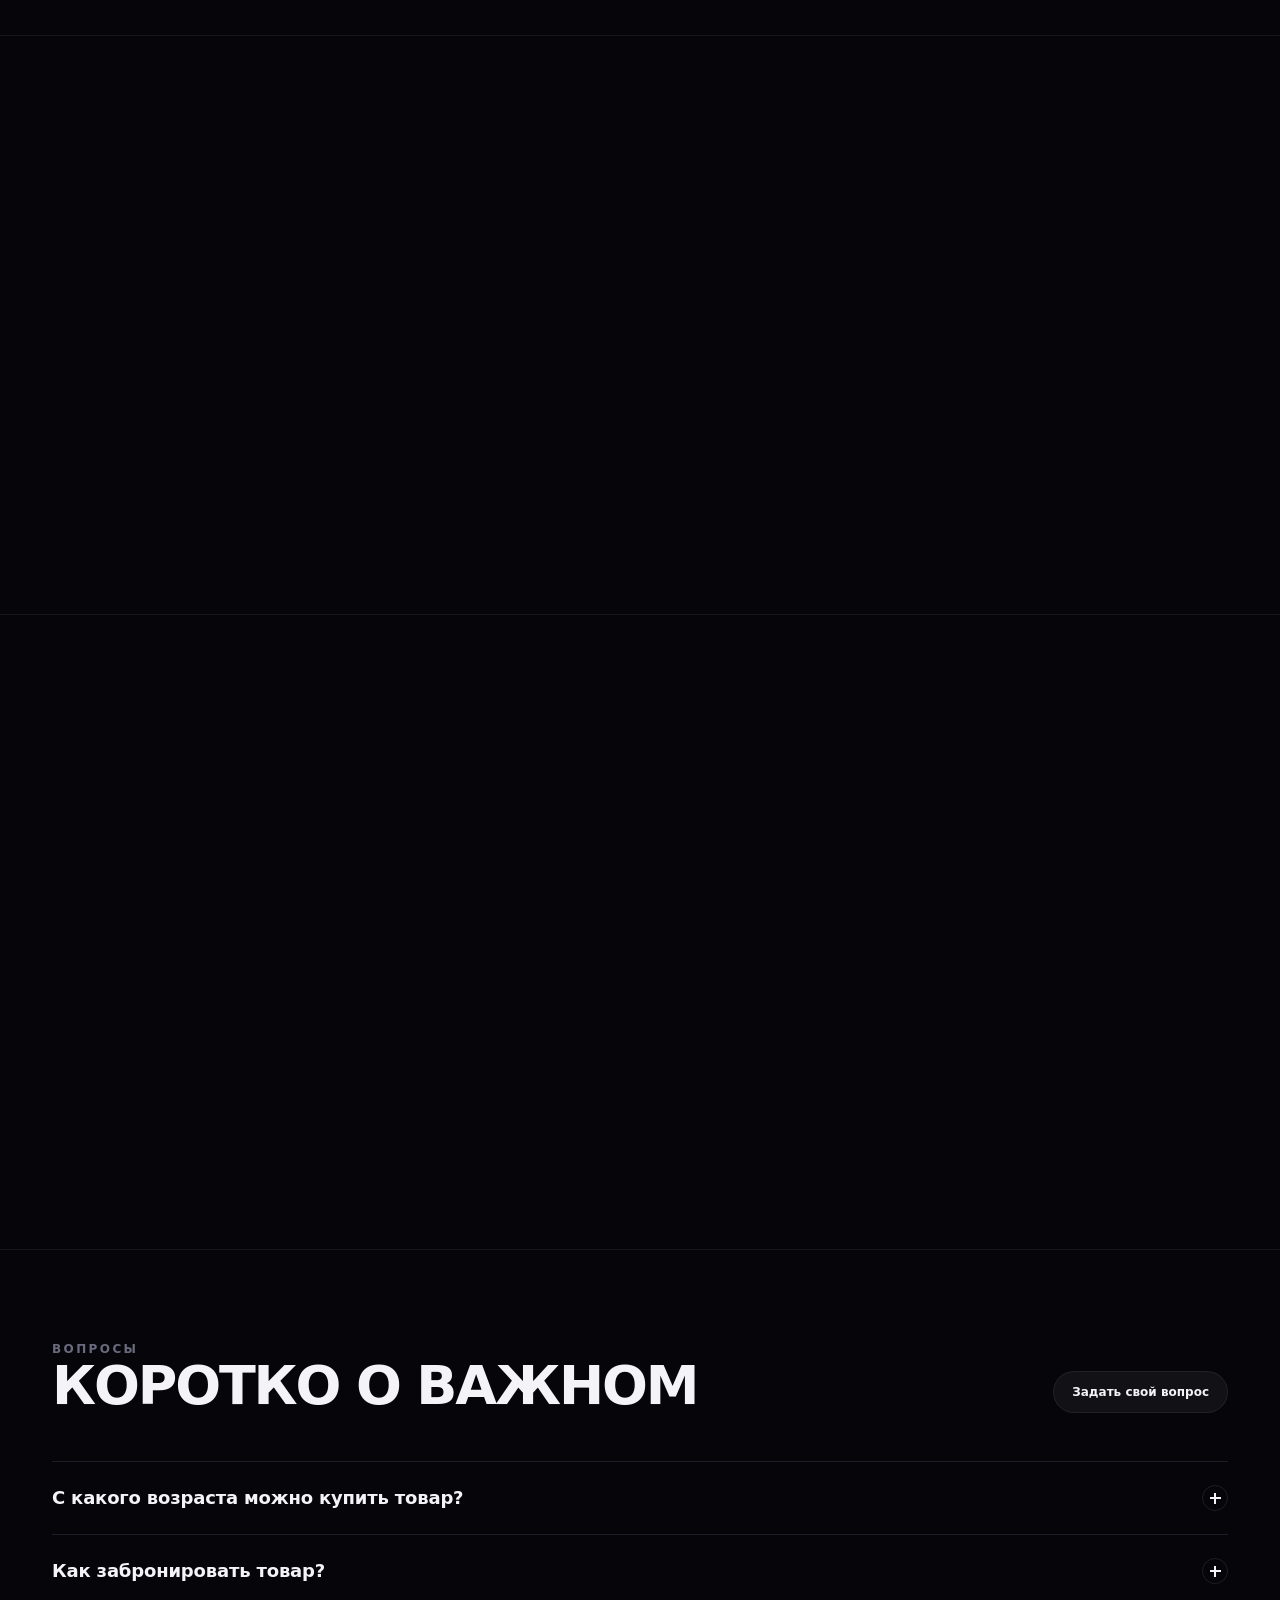
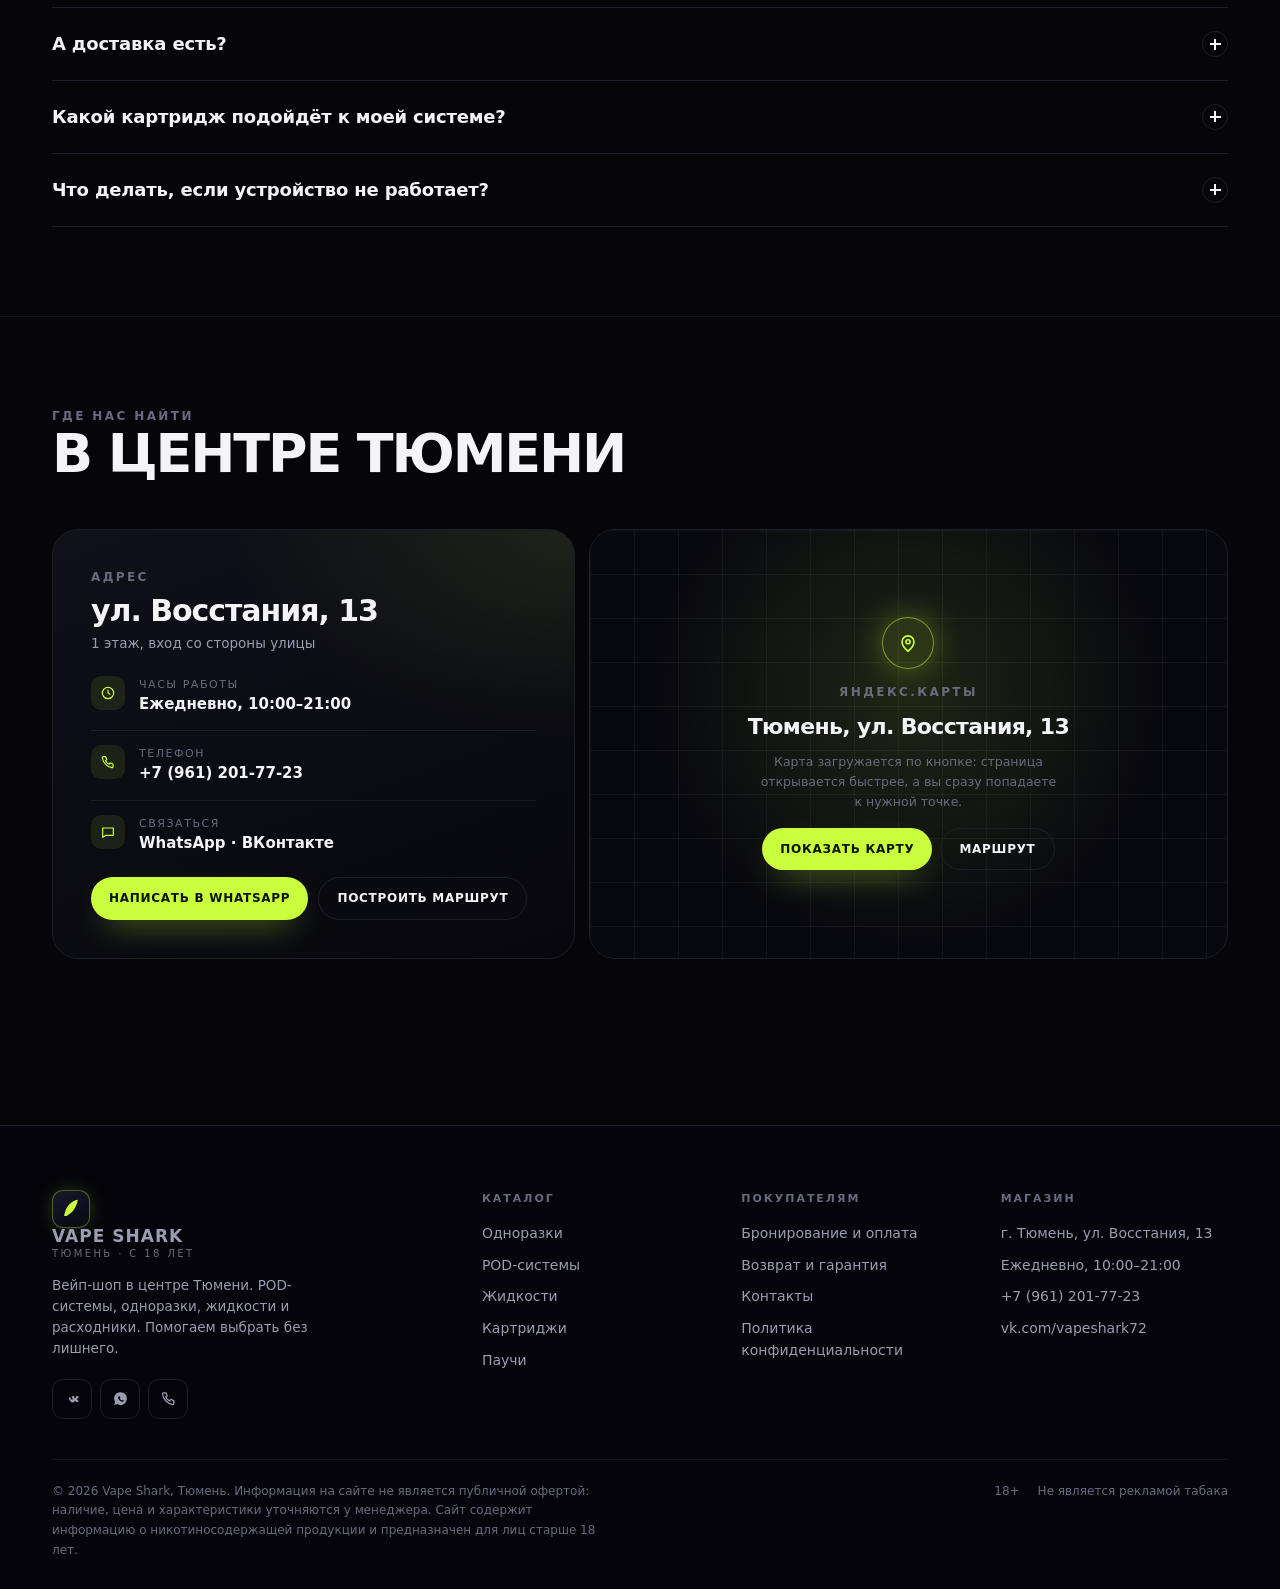
==== commit 47042762: "Реальный ассортимент: 63 позиции, категория «Паучи», отдельные изображения POD-модов" ====
--- a/index.html
+++ b/index.html
@@ -11,7 +11,7 @@
   <meta property="og:description" content="POD-системы, одноразки, жидкости и расходники. Тюмень, ул. Восстания, 13. Ежедневно 10:00–21:00.">
   <meta property="og:image" content="assets/art/disposable.svg">
   <link rel="icon" href="assets/favicon.svg" type="image/svg+xml">
-  <link rel="stylesheet" href="css/style.css?v=20261114">
+  <link rel="stylesheet" href="css/style.css?v=20261121">
   <script type="application/ld+json">
   {
     "@context": "https://schema.org",
@@ -145,31 +145,31 @@
 
     <!-- БРЕНДЫ -->
     <div class="marquee" aria-label="Бренды в ассортименте">
-      <div class="marquee__track" aria-hidden="true">
-        <span class="marquee__item">ELFBAR</span>
+            <div class="marquee__track" aria-hidden="true">
+        <span class="marquee__item">VAPORESSO</span>
+        <span class="marquee__item">GEEK VAPE</span>
+        <span class="marquee__item">SMOANT</span>
         <span class="marquee__item">LOST MARY</span>
-        <span class="marquee__item">HQD</span>
+        <span class="marquee__item">WAKA</span>
         <span class="marquee__item">VOZOL</span>
-        <span class="marquee__item">VOOPOO</span>
-        <span class="marquee__item">GEEKVAPE</span>
+        <span class="marquee__item">PUFFMI</span>
+        <span class="marquee__item">PODONKI</span>
+        <span class="marquee__item">INDOSOUR</span>
+        <span class="marquee__item">HUNGRY</span>
+        <span class="marquee__item">BRYZGI</span>
+        <span class="marquee__item">CATSWILL</span>
         <span class="marquee__item">VAPORESSO</span>
-        <span class="marquee__item">SMOK</span>
-        <span class="marquee__item">UWELL</span>
-        <span class="marquee__item">JAM MONSTER</span>
-        <span class="marquee__item">BAD DRIP</span>
-        <span class="marquee__item">HUSKY</span>
-        <span class="marquee__item">ELFBAR</span>
+        <span class="marquee__item">GEEK VAPE</span>
+        <span class="marquee__item">SMOANT</span>
         <span class="marquee__item">LOST MARY</span>
-        <span class="marquee__item">HQD</span>
+        <span class="marquee__item">WAKA</span>
         <span class="marquee__item">VOZOL</span>
-        <span class="marquee__item">VOOPOO</span>
-        <span class="marquee__item">GEEKVAPE</span>
-        <span class="marquee__item">VAPORESSO</span>
-        <span class="marquee__item">SMOK</span>
-        <span class="marquee__item">UWELL</span>
-        <span class="marquee__item">JAM MONSTER</span>
-        <span class="marquee__item">BAD DRIP</span>
-        <span class="marquee__item">HUSKY</span>
+        <span class="marquee__item">PUFFMI</span>
+        <span class="marquee__item">PODONKI</span>
+        <span class="marquee__item">INDOSOUR</span>
+        <span class="marquee__item">HUNGRY</span>
+        <span class="marquee__item">BRYZGI</span>
+        <span class="marquee__item">CATSWILL</span>
       </div>
     </div>
 
@@ -180,7 +180,7 @@
           <div>
             <p class="kicker">Ассортимент</p>
             <h2 class="h2">С чего начать</h2>
-            <p class="lead">Пять полок — от готовых одноразок до расходников к вашей системе. Если не уверены, что нужно, напишите: подскажем по конкретной модели.</p>
+            <p class="lead">Пять полок — от готовых одноразок до паучей и расходников к вашей системе. Если не уверены, что нужно, напишите: подскажем по конкретной модели.</p>
           </div>
           <div class="section__aside">
             <a class="btn btn--panel btn--sm" href="catalog.html">Весь каталог</a>
@@ -220,11 +220,11 @@
             </div>
             <span class="cat-card__arrow">Смотреть <svg viewBox="0 0 24 24" width="14" height="14" fill="none" stroke="currentColor" stroke-width="2" stroke-linecap="round" stroke-linejoin="round"><path d="M5 12h13M13 6l6 6-6 6"/></svg></span>
           </a>
-          <a class="cat-card reveal" href="catalog.html?cat=accessory">
-            <div class="cat-card__art"><img src="assets/art/accessory.svg" alt="" width="132" height="116" loading="lazy"></div>
+          <a class="cat-card reveal" href="catalog.html?cat=pouch">
+            <div class="cat-card__art"><img src="assets/art/pouch.svg" alt="" width="132" height="132" loading="lazy"></div>
             <div>
-              <div class="cat-card__name">Аксессуары</div>
-              <div class="cat-card__count">Зарядки, чехлы, мелочи</div>
+              <div class="cat-card__name">Паучи</div>
+              <div class="cat-card__count">FAFF, KASTA, Loop</div>
             </div>
             <span class="cat-card__arrow">Смотреть <svg viewBox="0 0 24 24" width="14" height="14" fill="none" stroke="currentColor" stroke-width="2" stroke-linecap="round" stroke-linejoin="round"><path d="M5 12h13M13 6l6 6-6 6"/></svg></span>
           </a>
@@ -237,9 +237,9 @@
       <div class="wrap">
         <div class="section__head reveal">
           <div>
-            <p class="kicker">Хиты продаж</p>
-            <h2 class="h2">Берут чаще всего</h2>
-            <p class="lead">Позиции, которые разбирают быстрее всего. Цены — за штуку, наличие уточняйте в сообщениях: ассортимент обновляется каждую неделю.</p>
+            <p class="kicker">Витрина</p>
+            <h2 class="h2">Из ассортимента</h2>
+            <p class="lead">Несколько позиций из разных полок: устройство, расходники и жидкости. Полный список и цены — в каталоге, наличие подтверждаем в WhatsApp.</p>
           </div>
           <div class="section__aside">
             <a class="btn btn--panel btn--sm" href="catalog.html">Все товары</a>
@@ -270,7 +270,7 @@
           <article class="feat reveal">
             <div class="feat__num">02</div>
             <h3 class="feat__title">Разбираемся в железе</h3>
-            <p class="feat__text">Объясним разницу между 0,6 и 1,2 Ω, подберём картридж под вашу систему и подскажем, как продлить жизнь испарителю.</p>
+            <p class="feat__text">Объясним, чем отличается 0,6 Ω от 1,0 Ω, подберём картридж под вашу систему и подскажем, как продлить жизнь испарителю.</p>
           </article>
           <article class="feat reveal">
             <div class="feat__num">03</div>
@@ -466,7 +466,7 @@
           <a href="catalog.html?cat=pod">POD-системы</a>
           <a href="catalog.html?cat=liquid">Жидкости</a>
           <a href="catalog.html?cat=coil">Картриджи</a>
-          <a href="catalog.html?cat=accessory">Аксессуары</a>
+          <a href="catalog.html?cat=pouch">Паучи</a>
         </div>
 
         <div class="foot-col">
@@ -496,8 +496,8 @@
     </div>
   </footer>
 
-  <script src="js/data.js?v=20261114"></script>
-  <script src="js/app.js?v=20261114"></script>
-  <script src="js/home.js?v=20261114"></script>
+  <script src="js/data.js?v=20261121"></script>
+  <script src="js/app.js?v=20261121"></script>
+  <script src="js/home.js?v=20261121"></script>
 </body>
 </html>
